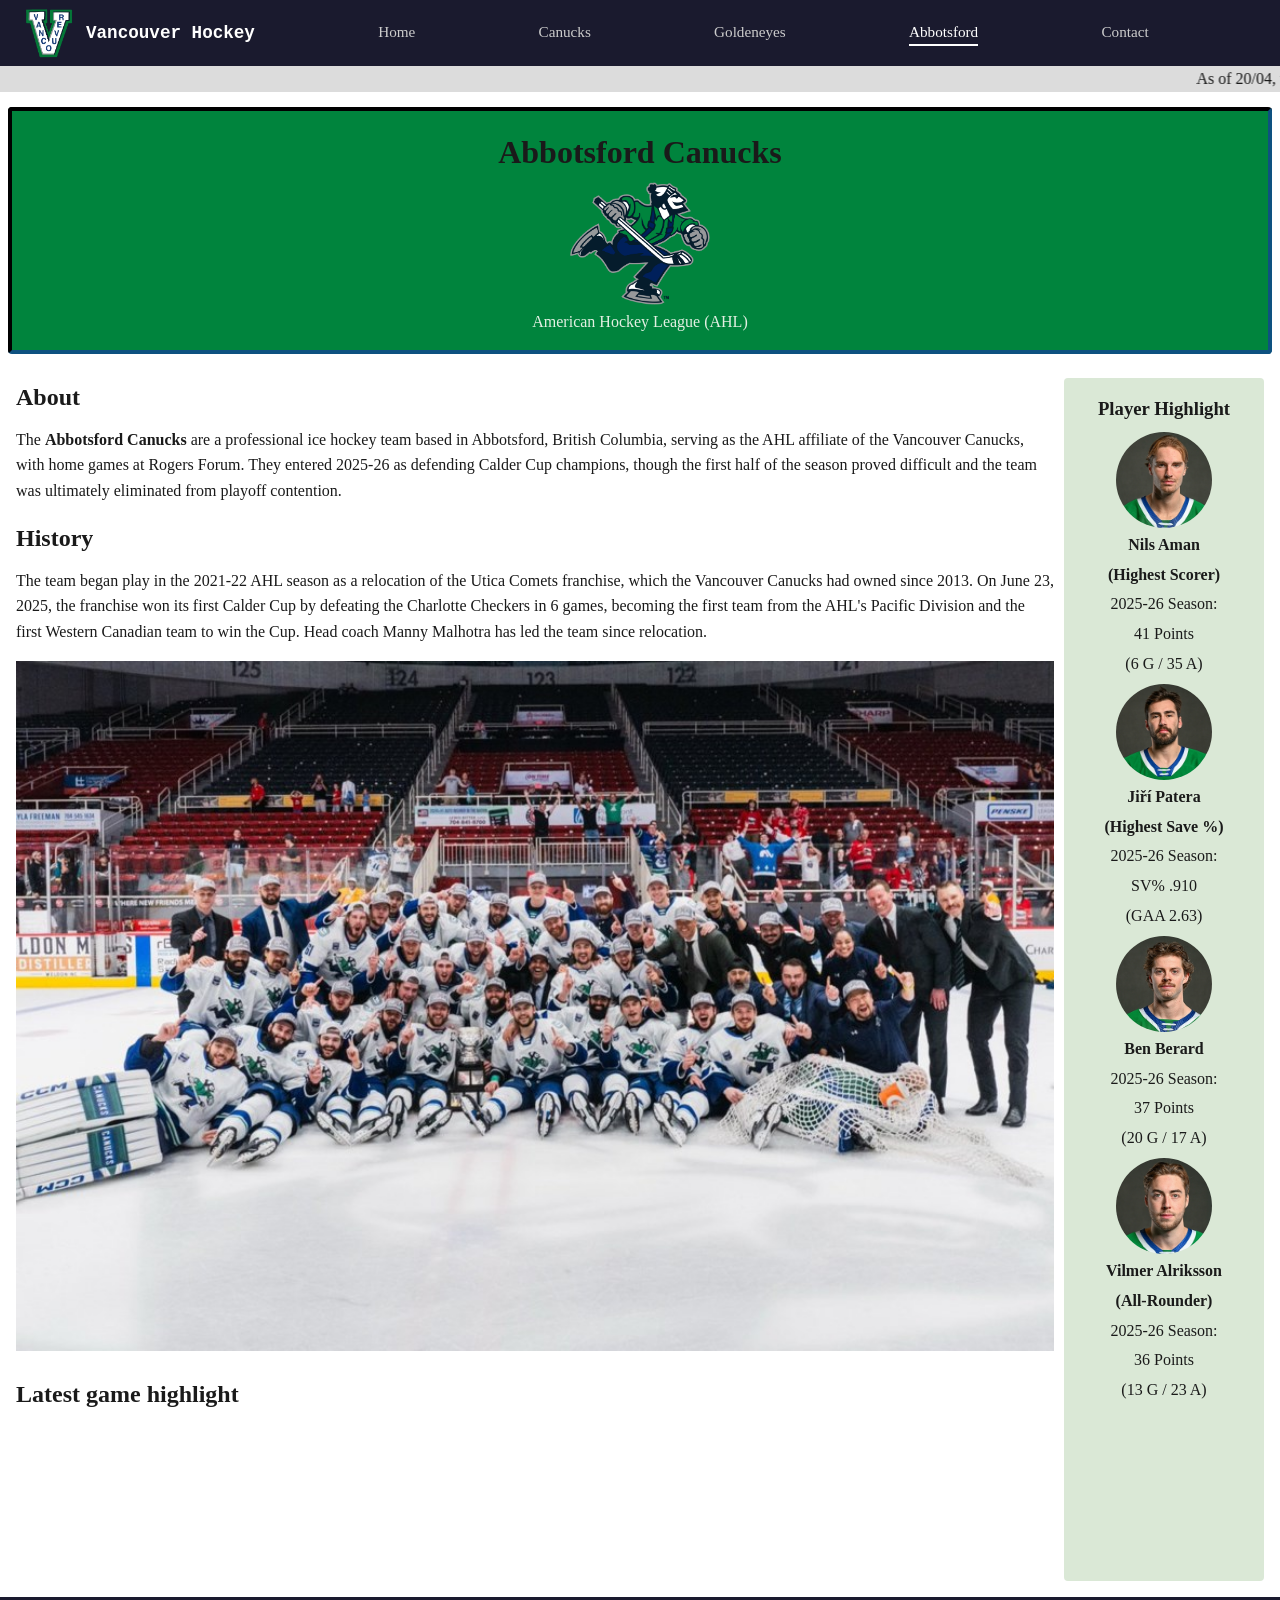
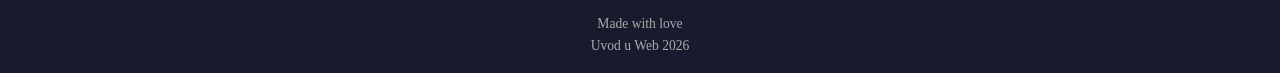
==== pages/abbotsford.html @ 32ea2fa0 "Simplified .css for all the pages, so that they don't reuse the code from my.css" ====
<!-- HEAD -->

<!DOCTYPE html>
<html lang="en">
<head>
    <meta charset="UTF-8">
    <meta name="viewport" content="width=device-width, initial-scale=1.0">
    <link rel="icon" type="image/png" href="../assets/title_logo.png"/>


    <title>Abbotsford Canucks - Vancouver Hockey</title>
    <meta name="description" content="Learn about the Abbotsford Canucks — the AHL affiliate of the Vancouver Canucks and 2025 Calder Cup champions. Part of the Vancouver Hockey fansite.">

    <!-- Open Graph Tags -->
    <meta property="og:title" content="Abbotsford Canucks - Vancouver Hockey">
    <meta property="og:description" content="Learn about the Abbotsford Canucks — the AHL affiliate of the Vancouver Canucks and 2025 Calder Cup champions. Part of the Vancouver Hockey fansite.">
    <meta property="og:type" content="website">
    <meta property="og:image" content="../assets/title_logo.png"> 

    <link href="../styles/my.css" rel="stylesheet">
    <link href="../styles/abbotsford.css" rel="stylesheet">

</head>

<!-- BODY -->

<body>

<a href="#page_body" class="skip-link">Skip to main content</a>   

<header>
    <div class="header_bar">

        <div class="logo">
            <a href="../index.html"> <img src="../assets/title_logo.png" width="100" alt="Vancouver Hockey Logo"></a>
            <h2>Vancouver Hockey</h2>
        </div>

        <input type="checkbox" id="nav-toggle" class="nav-toggle">
        
        <nav aria-label="Main navigation">
            <a href="../index.html"   class="nav_link">Home</a>
            <a href="canucks.html"    class="nav_link">Canucks</a>
            <a href="goldeneyes.html" class="nav_link">Goldeneyes</a>
            <a href="abbotsford.html" class="nav_link active" aria-current="page">Abbotsford</a>
            <a href="contact.html"    class="nav_link">Contact</a>
        </nav>
        
        <label for="nav-toggle" class="menu">
            <h3>Menu</h3>
        </label>
        
    </div>
<marquee>As of 20/04, the Canucks, the Goldeneyes and the Abbotsford Canucks all have been eliminated from Playoff Contention in their respective leagues. Sad times for Vancouver Hockey.</marquee>


</header>

<div class="team-page">
    <h1>
        Abbotsford Canucks
    </h1>
    <img src="../assets/team_logos/abbotsford_logo.png" alt="Abbotsford Canucks Logo">
    <p>American Hockey League (AHL)</p>
</div>

<div class="page_body">
    <main class="actual-content-container" id="page_body">
        <section>
            <h2>About</h2>
            <p>The <b>Abbotsford Canucks</b> are a professional ice hockey team based in 
                Abbotsford, British Columbia, serving as the AHL affiliate of the Vancouver 
                Canucks, with home games at Rogers Forum. They entered 2025-26 as defending 
                Calder Cup champions, though the first half of the season proved difficult 
                and the team was ultimately eliminated from playoff contention.
</p>
        </section>
        <section>
            <h2>
                History
            </h2>
            <p>The team began play in the 2021-22 AHL season as a relocation of the Utica 
                Comets franchise, which the Vancouver Canucks had owned since 2013. 
                On June 23, 2025, the franchise won its first Calder Cup by defeating the 
                Charlotte Checkers in 6 games, becoming the first team from the AHL's Pacific 
                Division and the first Western Canadian team to win the Cup. Head coach Manny 
                Malhotra has led the team since relocation.</p>
        </section>

        <section>
            <img src="../assets/abbotsford_profiles/group.png" alt="Abbotsford Canucks posing for a picture on ice after winning Calder Cup.">
        </section>

        <section>
            <h2>Latest game highlight</h2>
<iframe src="https://www.youtube.com/embed/sEFZCBvTSmA?si=_0I1xyu4bHFHj0Aq" title="YouTube video player" frameborder="0" allow="accelerometer; autoplay; clipboard-write; encrypted-media; gyroscope; picture-in-picture; web-share" referrerpolicy="strict-origin-when-cross-origin" allowfullscreen></iframe>        </section>
        
    </main>

    <aside aria-label="Player Highlight">
        <section>
            <h3>Player Highlight</h3>
        </section>

        <section class="player-card">
            <img src="../assets/abbotsford_profiles/aman.png" alt="Nils Aman profile photo">
            <p><b>Nils Aman</b></p> 
            <p><b>(Highest Scorer)</b></p>
            <p>2025-26 Season:</p> 
            <p>41 Points</p> 
            <p>(6 G / 35 A)</p>
        </section>

        <section class="player-card">
            <img src="../assets/abbotsford_profiles/patera.png" alt="Jiri Patera profile photo">
            <p><b>Jiří Patera</b></p> 
            <p><b>(Highest Save %)</b></p>
            <p>2025-26 Season:</p> 
            <p>SV% .910</p>
            <p>(GAA 2.63)</p>
        </section>

        <section class="player-card">
            <img src="../assets/abbotsford_profiles/berard.png" alt="Ben Berard profile photo">
            <p><b>Ben Berard</b></p>
            <p>2025-26 Season:</p> 37 Points
            <p>(20 G / 17 A)</p>
        </section>

        <section class="player-card">
            <img src="../assets/abbotsford_profiles/vilmer.png" alt="Vilmer Alriksson profile photo">
            <p><b>Vilmer Alriksson</b></p>
            <p><b>(All-Rounder)</b></p>
            <p>2025-26 Season:</p> 
            <p>36 Points</p>
            <p>(13 G / 23 A)</p>
        </section>

    </aside>
</div>

<!-- FOOTER -->

<footer>
    <p>Made with love</p>
    <p>Uvod u Web 2026</p>
</footer>

</body>
</html>
---- styles/my.css ----
/* ═══════════════════════════════════════════════════════════
1. CSS TOKENS (variables)
   ═══════════════════════════════════════════════════════════ */
:root {
    --color-header-bg:   #1a1a2e;
    --color-footer-bg:   #1a1a2e;
    --color-footer-text: #aaaaaa;
    --color-nav-text:    #cccccc;
    --color-nav-hover:   #ffffff;
    --color-nav-border:  #2a2a3e;
    --color-aside-bg:    rgb(240, 238, 238);
    --color-team-bg:     gainsboro;
    --color-team-border: rgb(182, 170, 170);
    --color-body-bg:     #ffffff;

    --font-base: 'Lucida Sans', 'Lucida Sans Regular', 'Lucida Grande','Lucida Sans Unicode', "Geneva", "Verdana", "sans-serif";
    --font-logo: 'Courier New', "Courier", "monospace";

    --spacing-xs:  0.25rem;
    --spacing-sm:  0.5rem;
    --spacing-md:  1rem;
    --spacing-lg:  1.5rem;
    --spacing-xl:  2rem;

    --border-radius: 4px;
    --profile-size: 6rem;
    --player-pfp-background: rgb(222, 222, 222);
}




/* ─── Reset ────────────────────────────────────────────────*/
*, *::before, *::after {
    box-sizing: border-box;
    margin: 0;
    padding: 0;
}

/* ----- Skip link ----- */

.skip-link {
    position: absolute;
    top: -100%;                  /* hidden off-screen */
    left: var(--spacing-md);
}
.skip-link:focus {
  top: var(--spacing-sm);      /* slides into view when tabbed to */
}


/* ─── Body ─────────────────────────────────────────────────
    min-height ensures the page fills the screen even with little content.
   A neutral off-white looks more professional than aquamarine. */
body {
    background-color: var(--color-body-bg);
    min-height: 100vh;
    font-family: var(--font-base);
    color: #1a1a1a;
    line-height: 1.6;}


/* ─── Header bar ──────────────────────────────────────────── */
.header_bar {
    display: flex;
    align-items: center;
    justify-content: space-between;
    padding: var(--spacing-sm) var(--spacing-lg);
    gap: var(--spacing-md);
    position: relative; /* needed so the dropdown nav positions against the header */
    background-color: var(--color-header-bg);
}

marquee{
    background-color: gainsboro;
}

/* ─── Logo ────────────────────────────────────────────────── */
.logo {
    display: flex;
    align-items: center;
    gap: 0.75rem;
    flex-shrink: 0;
}

.logo img {
    display: block;
    width: 50px;
    height: auto;
}

.logo h2 {
    color: var(--color-nav-hover);
    font-size: 1.1rem;
    white-space: nowrap;
    font-family: var(--font-logo);
}

/* ─── Nav — desktop default ───────────────────────────────── */

nav {
    display: flex;
    flex: 1;
    justify-content: space-evenly;
    gap: var(--spacing-md);
    min-width: 0;
}

.nav_link {
    color: var(--color-nav-text);
    text-decoration: none;
    white-space: nowrap;
    font-size: 0.95rem;
}

.nav_link:hover {
    color: var(--color-nav-hover);
}

.nav_link.active {
    color: var(--color-nav-hover);
    border-bottom: 2px solid var(--color-nav-hover);
}

.nav_link:focus-visible {
    outline: 2px solid var(--color-nav-hover);
    outline-offset: 3px;
    border-radius: 2px;
}

#nav-toggle{
    display: none;
}

.menu {
    color: var(--color-nav-text);
    cursor: pointer;
    user-select: none; 
}


/* ─── Mobile (max 767px) ──────────────────────────────────── */
@media (max-width: 767px) {

    nav {
        flex-direction: column;
        position: absolute;
        top: 100%;
        left: 0;
        width: 100%;
        background-color: var(--color-header-bg);
        z-index: 10; 

        transform: translateY(-100%);
        opacity: 0;
        pointer-events: none;
    }


    /* When checkbox is checked — slide nav down into view */
    .nav-toggle:checked ~ nav {
        transform: translateY(0);
        opacity: 1;
        pointer-events: auto;
    }


    /* Style links nicely in the dropdown */
    .nav_link {
        padding: var(--spacing-md) var(--spacing-lg);
        border-bottom: 1px solid var(--color-nav-border);
        width: 100%;
        display: block;
    }

    .nav_link:hover {
    background-color: var(--color-nav-border);
    }

}

/* ─── Page body ─────────────────────────────────────────────
   Mobile-first: single column stack by default. */
.page_body {
    display: flex;
    flex-direction: column;
    gap: 10px;
    padding: var(--spacing-md);
}

.team-page{
    background-color: var(--color-team-bg);
    display: flex;
    flex-direction: column;
    align-items: center;
    padding: var(--spacing-md);
    margin: var(--spacing-sm);
    border-style: inset;
    border-width: 0.3rem;
    border-color: var(--color-team-border);
    border-radius: var(--border-radius);
}

.team-page h1 {
    text-align: center;
}

.team-page p{
    color: var(--color-team-text, white);
    text-align: center;
}

.team-page img {
    width: 14rem;
    height: auto;
    padding: var(--spacing-xs);
}

/* ─── Main content grid ─────────────────────────────────────
   Mobile: one column. Widens in the media query below. */
.actual-content-container {
    display: grid;
    grid-template-columns: 1fr;
    gap: var(--spacing-md);
}

.actual-content-container h2{
    margin-bottom: 10px;
}

.actual-content-container img {
    width: 100%; 
    object-fit: cover; 
}


/* ─── Aside ─────────────────────────────────────────────────
   Toned down from bright 'brown' to a neutral sidebar color. */
aside {
    background-color: var(--color-aside-bg);
    padding: var(--spacing-md);
    border-radius: var(--border-radius);
    display: flex;
    flex-direction: column;
    
    align-items: center;
}

aside img{
    border-radius: 50%;
    width: var(--profile-size);
    height: var(--profile-size);
    object-fit: cover;
    height: 100%;
    background-color: var(--player-pfp-background);
}

.player-card {
    display: flex;
    flex-direction: column;
    align-items: center;
    gap: 0.25rem;
    margin-top: 0.5rem;
}

/* ─── Footer ────────────────────────────────────────────────
display:flex + justify-content is needed for align-items to work.
Your original had align-items:center alone, which does nothing
without flex or grid. */

footer {
    display: flex;
    flex-direction: column;
    justify-content: center;
    align-items: center;
    padding: var(--spacing-md);
    background-color: var(--color-footer-bg);
    color: var(--color-footer-text);
    font-size: 0.85rem;
}


/* ─── Tablet and up (768px+) ────────────────────────────────
    Merged your two separate @media 768px blocks into one.
    Two blocks for the same breakpoint is redundant. */
@media (min-width: 767px) {
    .page_body {
        flex-direction: row;
    }

    .actual-content-container {
        grid-template-columns: 1fr;
        flex: 6;
    }

    aside {
        width: 200px;
        flex-shrink: 9;
    }

    .menu{
        display: none;
    }
}
---- styles/abbotsford.css ----
:root {
    --color-aside-bg: rgb(218, 232, 214);
    --color-team-bg: #00843d;
    --color-team-border: #051c2c;
    --color-team-text: #e3f0e3;
}

.team-page img {
    width: 9.2rem;
}
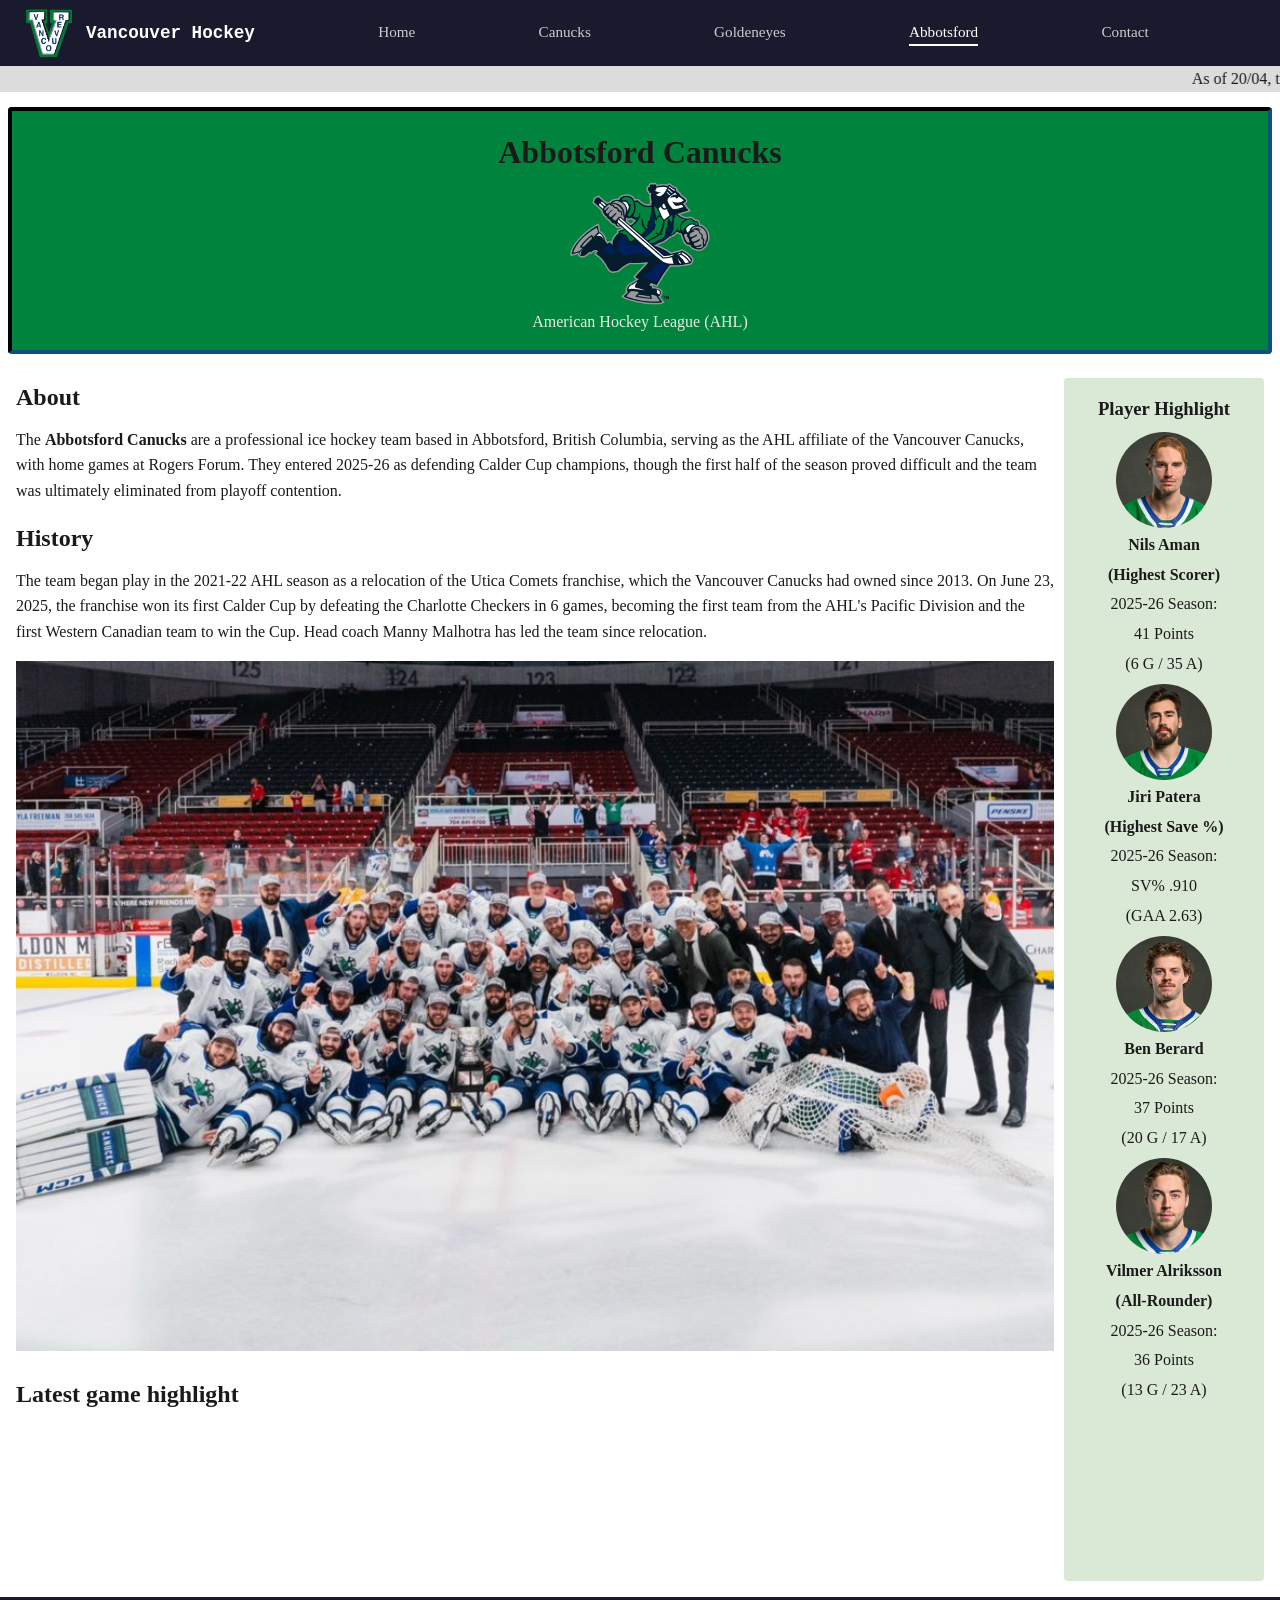
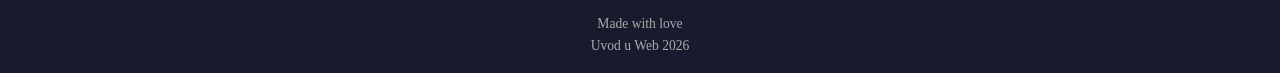
==== commit d4d66b98: "created playerCards.js and players.js for dynamic display of data. Additionally, edited pages with p" ====
--- a/pages/abbotsford.html
+++ b/pages/abbotsford.html
@@ -19,6 +19,7 @@
 
     <link href="../styles/my.css" rel="stylesheet">
     <link href="../styles/abbotsford.css" rel="stylesheet">
+    <script type="module" src="../scripts/playerCards.js" defer></script>
 
 </head>
 
@@ -102,39 +103,7 @@
             <h3>Player Highlight</h3>
         </section>
 
-        <section class="player-card">
-            <img src="../assets/abbotsford_profiles/aman.png" alt="Nils Aman profile photo">
-            <p><b>Nils Aman</b></p> 
-            <p><b>(Highest Scorer)</b></p>
-            <p>2025-26 Season:</p> 
-            <p>41 Points</p> 
-            <p>(6 G / 35 A)</p>
-        </section>
-
-        <section class="player-card">
-            <img src="../assets/abbotsford_profiles/patera.png" alt="Jiri Patera profile photo">
-            <p><b>Jiří Patera</b></p> 
-            <p><b>(Highest Save %)</b></p>
-            <p>2025-26 Season:</p> 
-            <p>SV% .910</p>
-            <p>(GAA 2.63)</p>
-        </section>
-
-        <section class="player-card">
-            <img src="../assets/abbotsford_profiles/berard.png" alt="Ben Berard profile photo">
-            <p><b>Ben Berard</b></p>
-            <p>2025-26 Season:</p> 37 Points
-            <p>(20 G / 17 A)</p>
-        </section>
-
-        <section class="player-card">
-            <img src="../assets/abbotsford_profiles/vilmer.png" alt="Vilmer Alriksson profile photo">
-            <p><b>Vilmer Alriksson</b></p>
-            <p><b>(All-Rounder)</b></p>
-            <p>2025-26 Season:</p> 
-            <p>36 Points</p>
-            <p>(13 G / 23 A)</p>
-        </section>
+        <div id="player-cards" data-team="abbotsford"></div>
 
     </aside>
 </div>
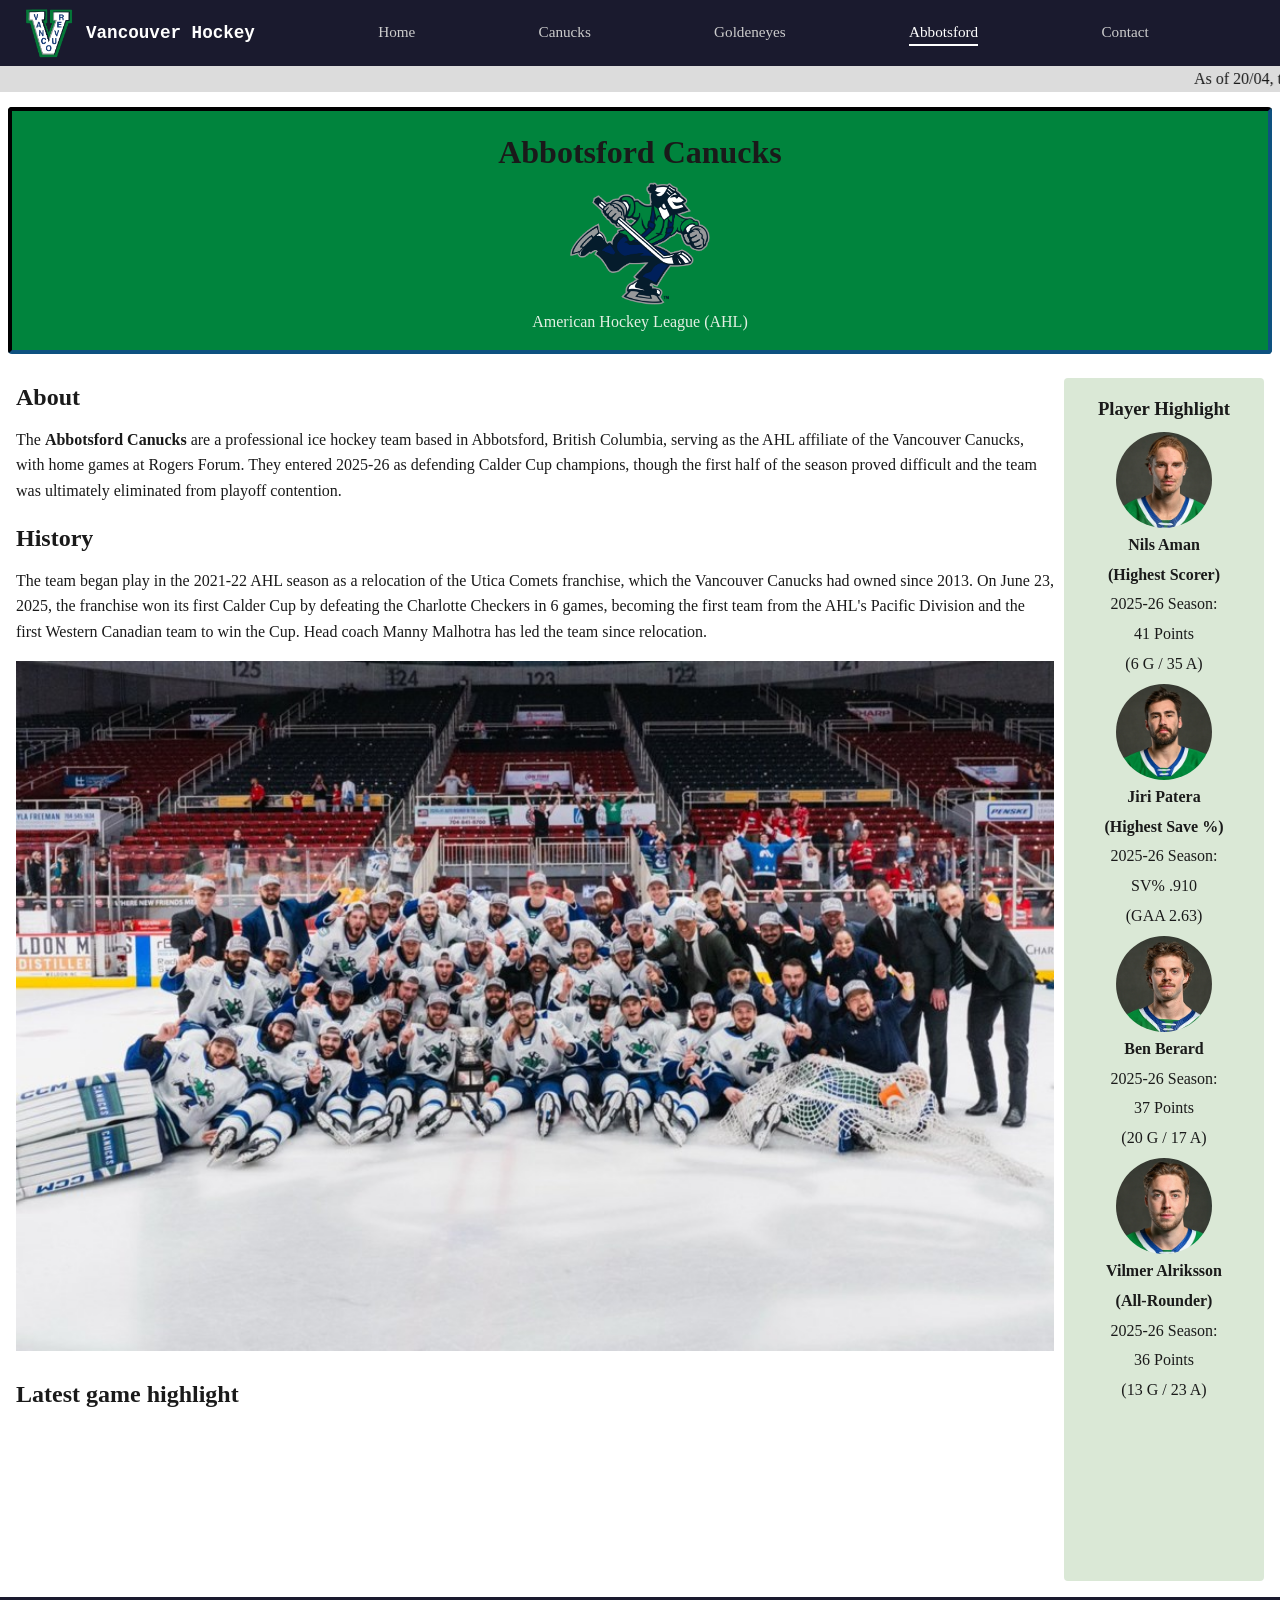
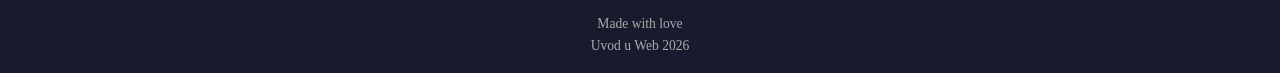
==== commit 701bb818: "Edited script sources." ====
--- a/pages/abbotsford.html
+++ b/pages/abbotsford.html
@@ -19,7 +19,7 @@
 
     <link href="../styles/my.css" rel="stylesheet">
     <link href="../styles/abbotsford.css" rel="stylesheet">
-    <script type="module" src="../scripts/playerCards.js" defer></script>
+    <script type="module" src="../scripts/main.js" defer></script>
 
 </head>
 
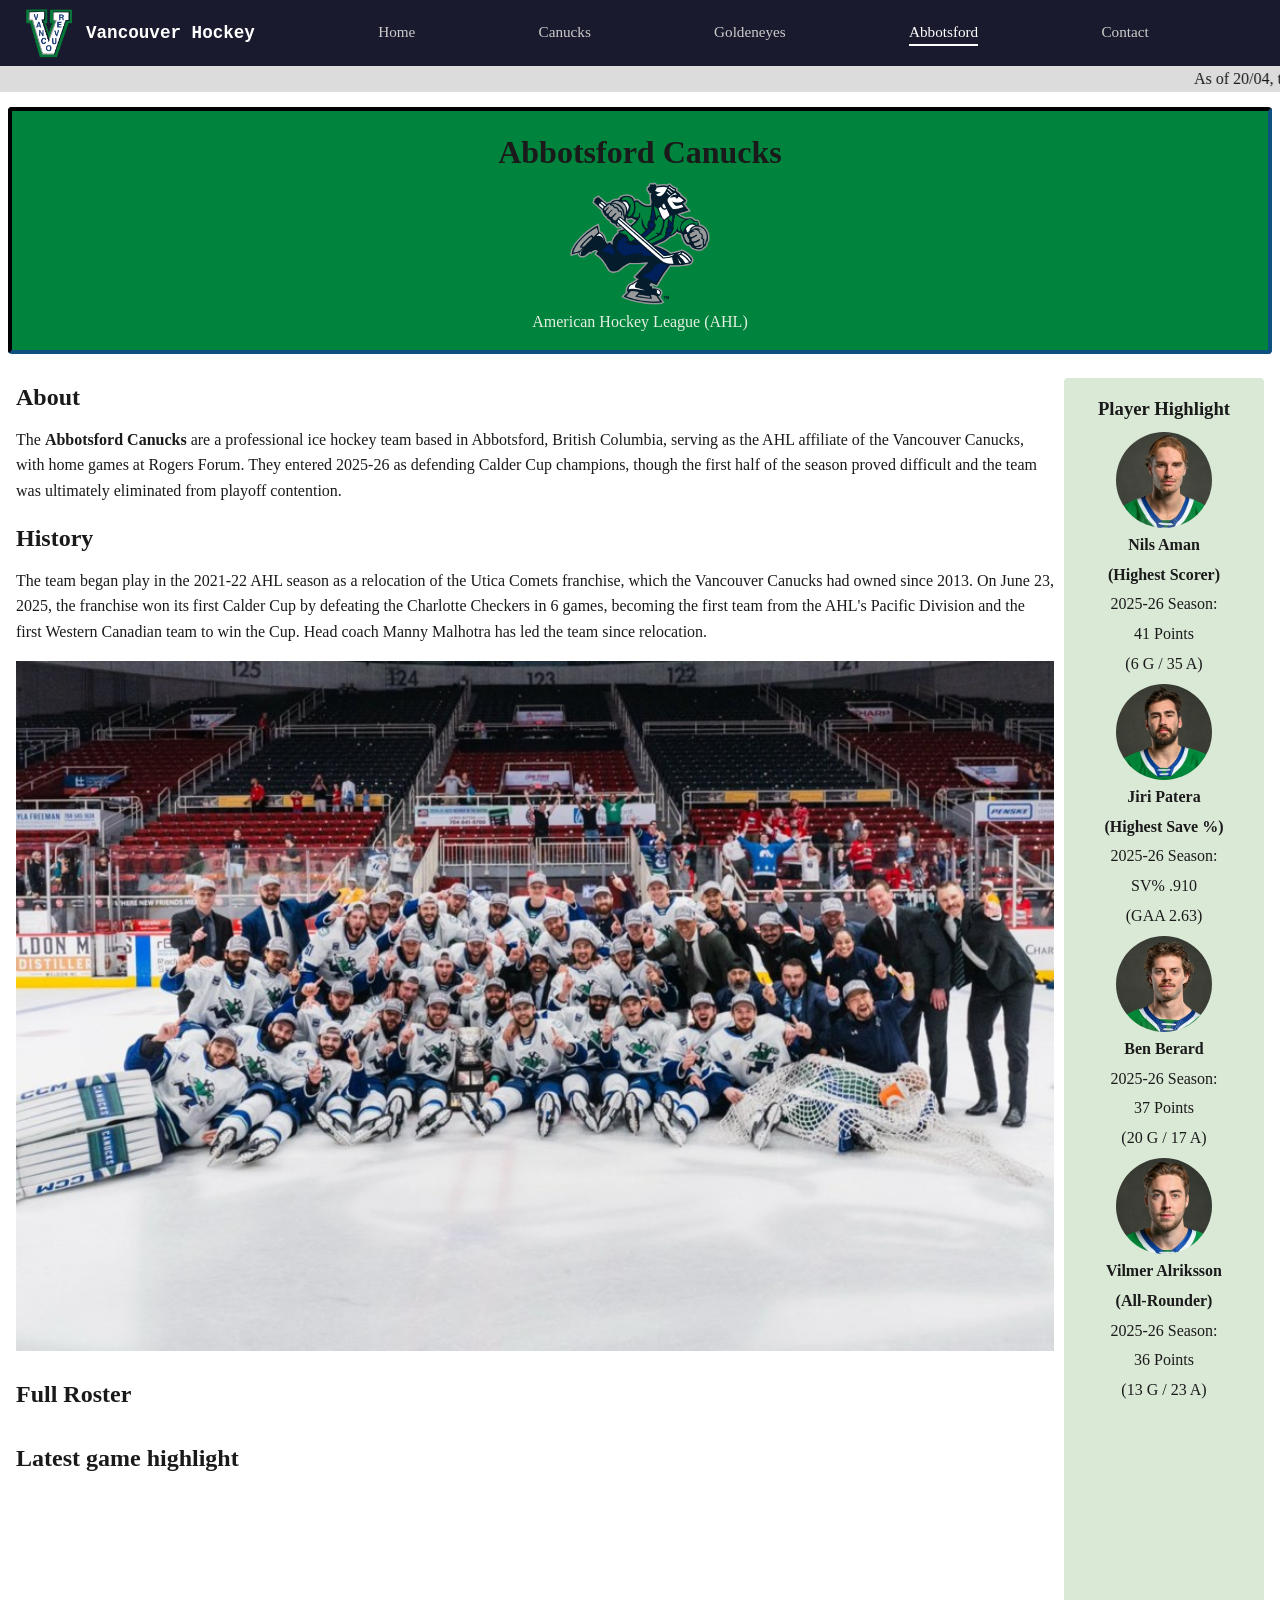
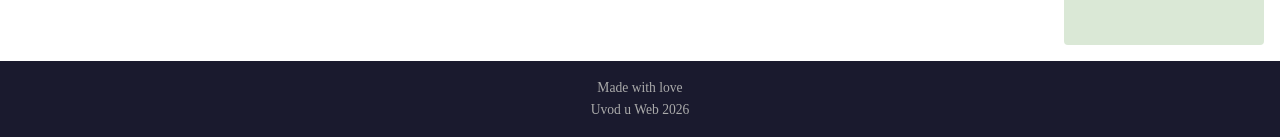
==== commit f6c44878: "Added sections for roster filtering." ====
--- a/pages/abbotsford.html
+++ b/pages/abbotsford.html
@@ -92,6 +92,16 @@
             <img src="../assets/abbotsford_profiles/group.png" alt="Abbotsford Canucks posing for a picture on ice after winning Calder Cup.">
         </section>
 
+        <section class="roster-section" aria-labelledby="abbotsford-roster-title">
+            <h2 id="abbotsford-roster-title">Full Roster</h2>
+
+            <div class="roster-controls" aria-label="Roster filters">
+                <!-- Filter buttons will go here later -->
+            </div>
+
+            <div id="roster-cards" data-team="abbotsford"></div>
+        </section>
+
         <section>
             <h2>Latest game highlight</h2>
 <iframe src="https://www.youtube.com/embed/sEFZCBvTSmA?si=_0I1xyu4bHFHj0Aq" title="YouTube video player" frameborder="0" allow="accelerometer; autoplay; clipboard-write; encrypted-media; gyroscope; picture-in-picture; web-share" referrerpolicy="strict-origin-when-cross-origin" allowfullscreen></iframe>        </section>
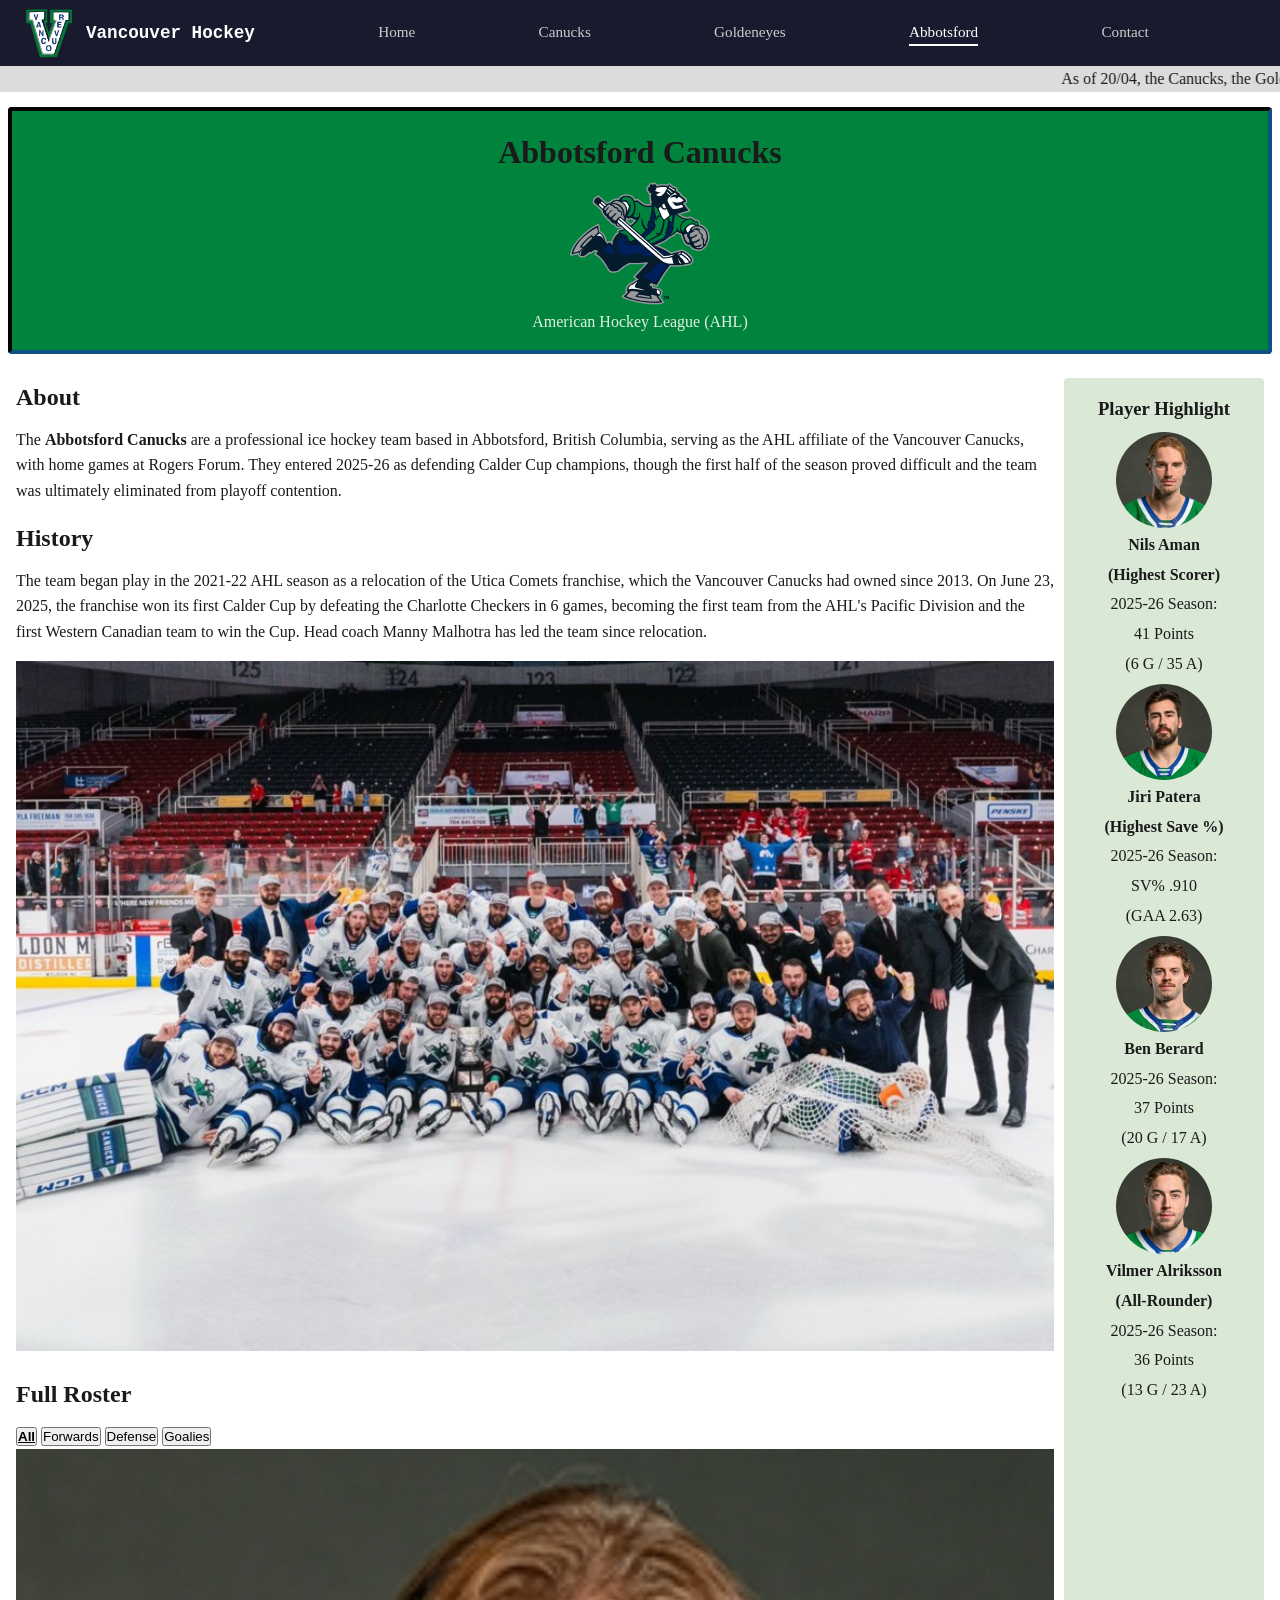
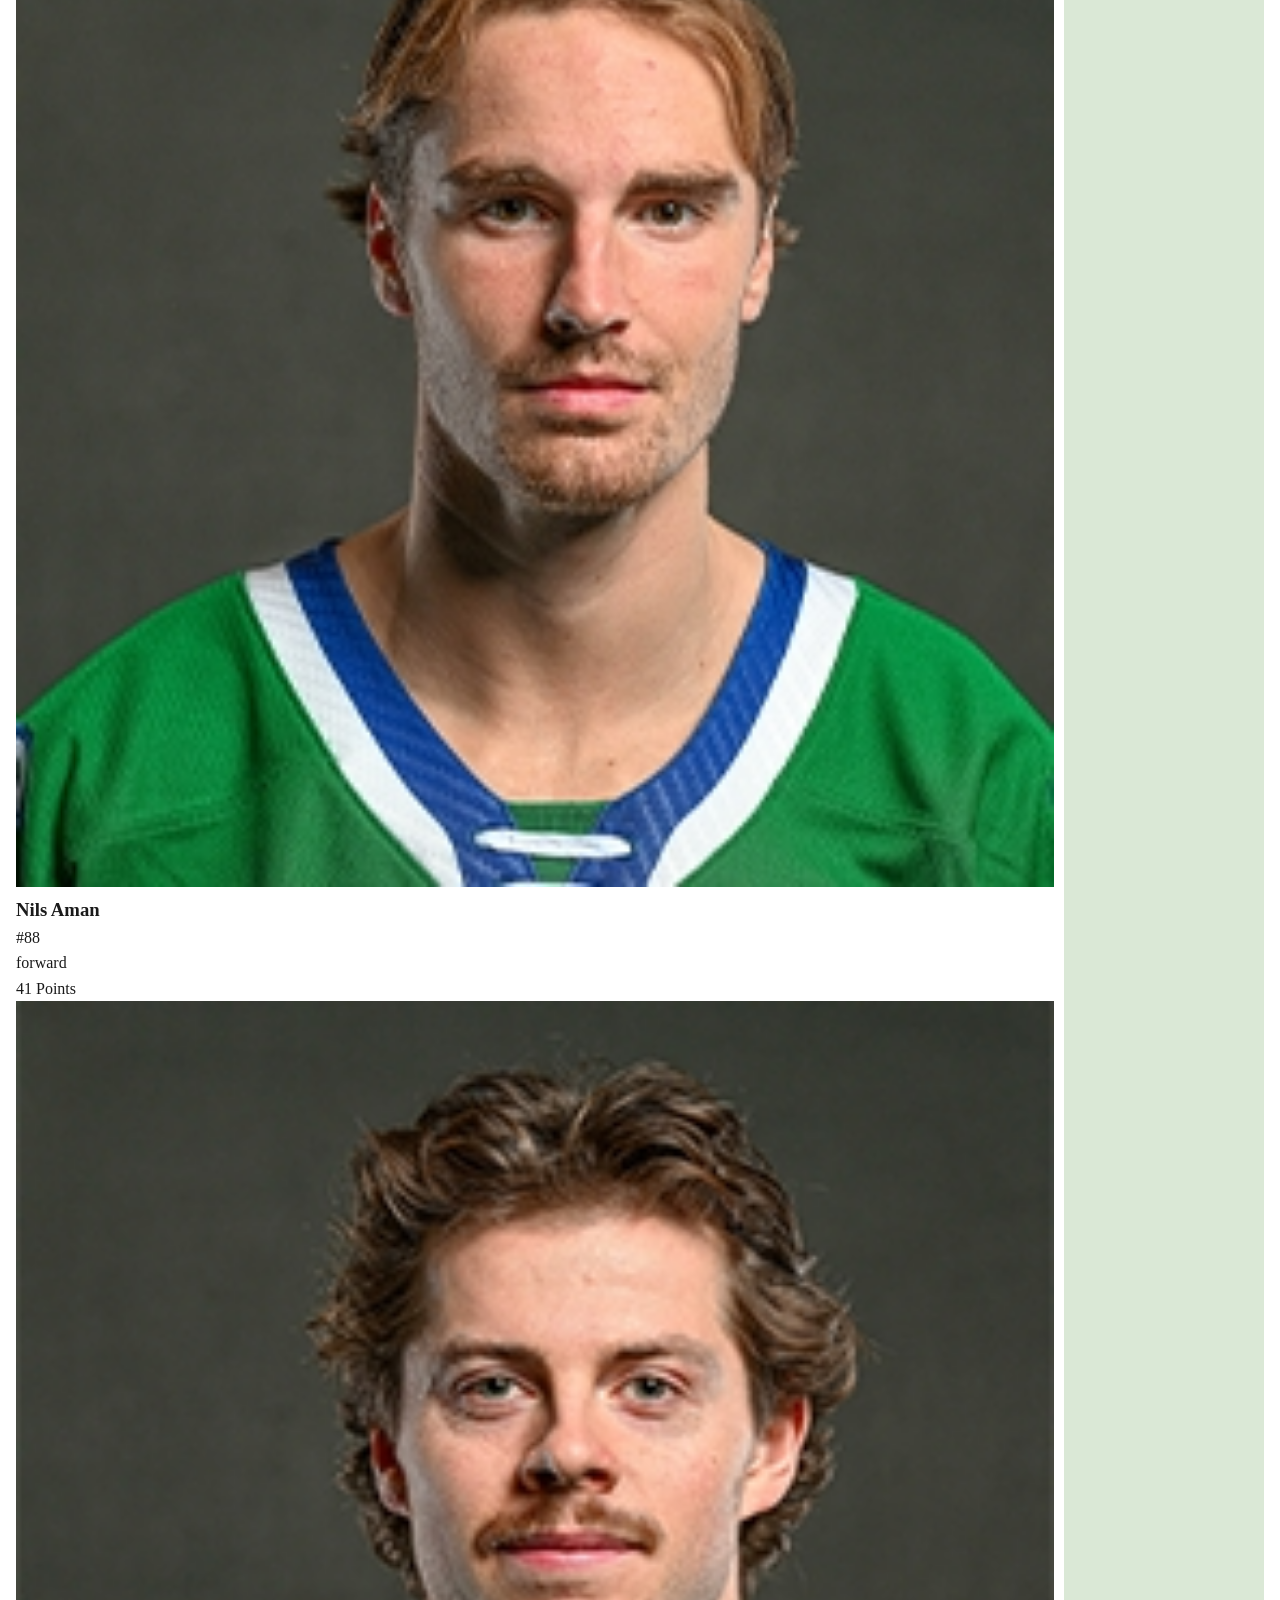
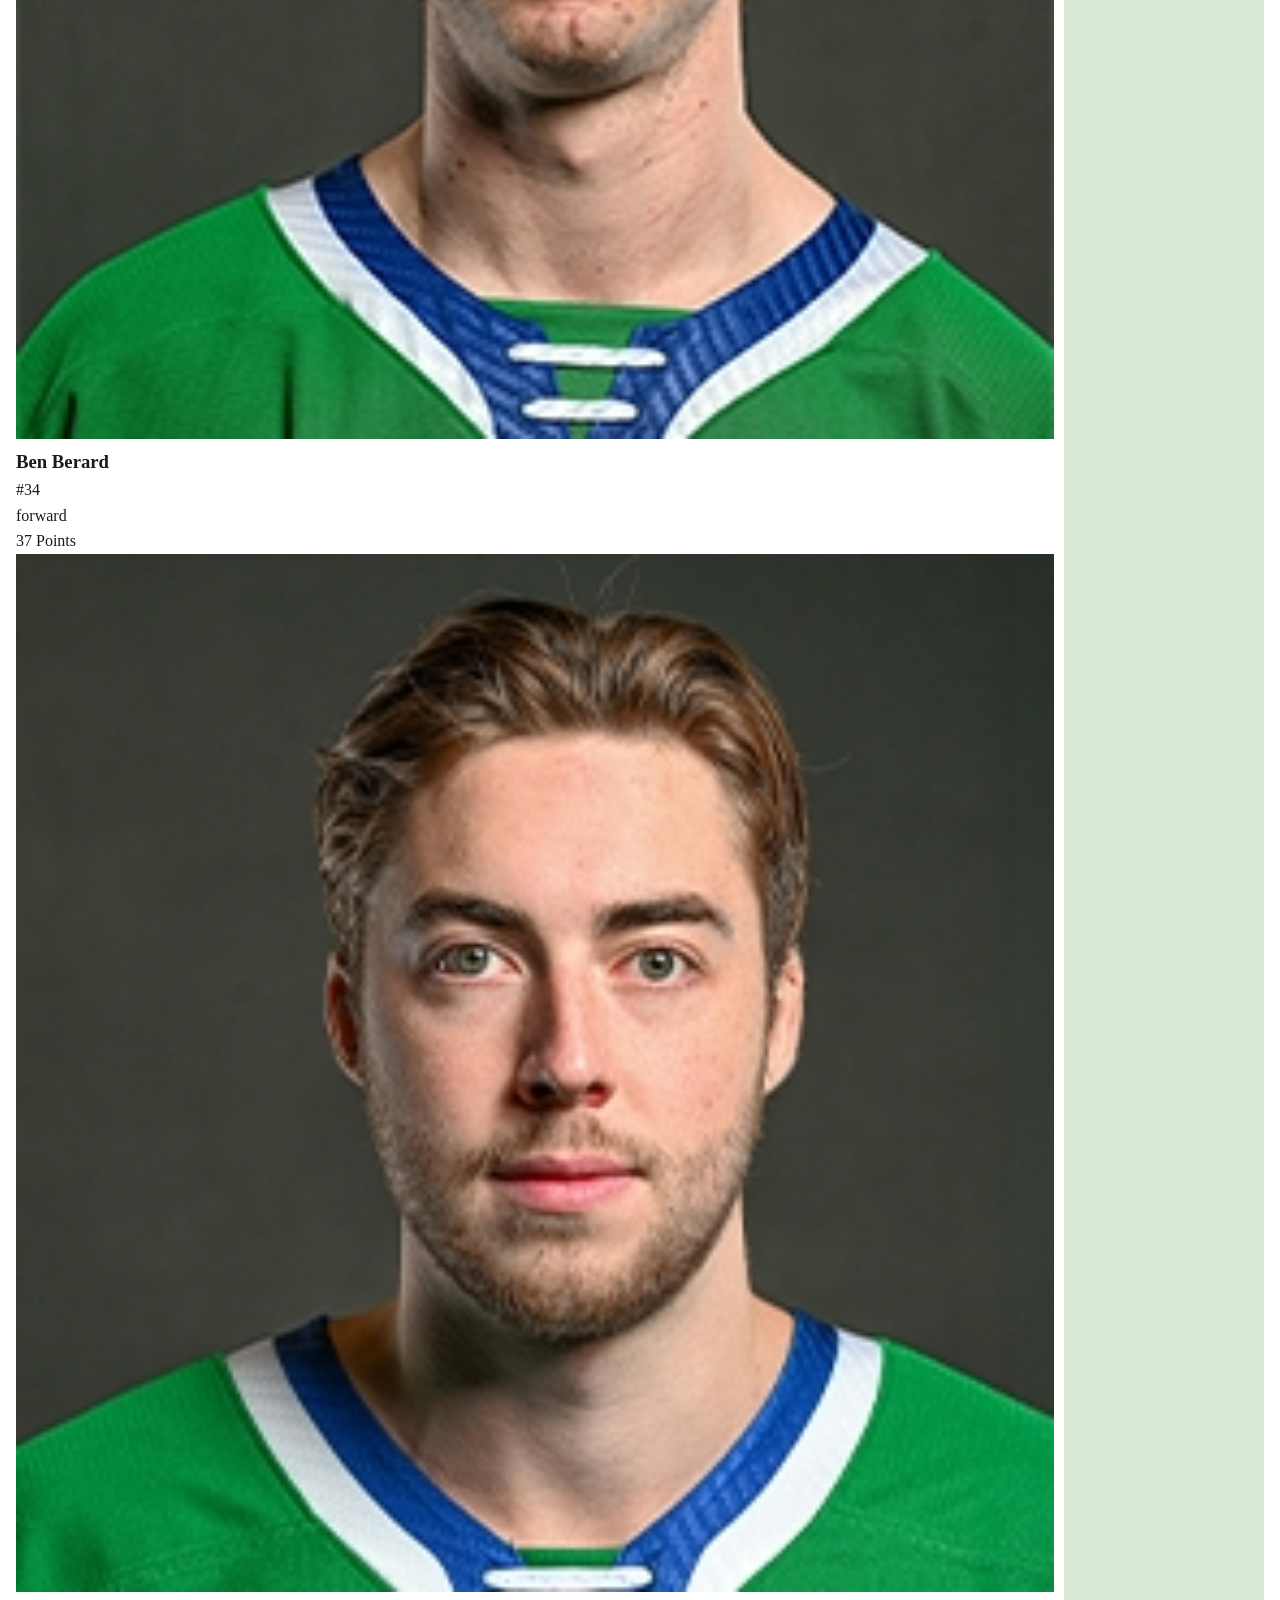
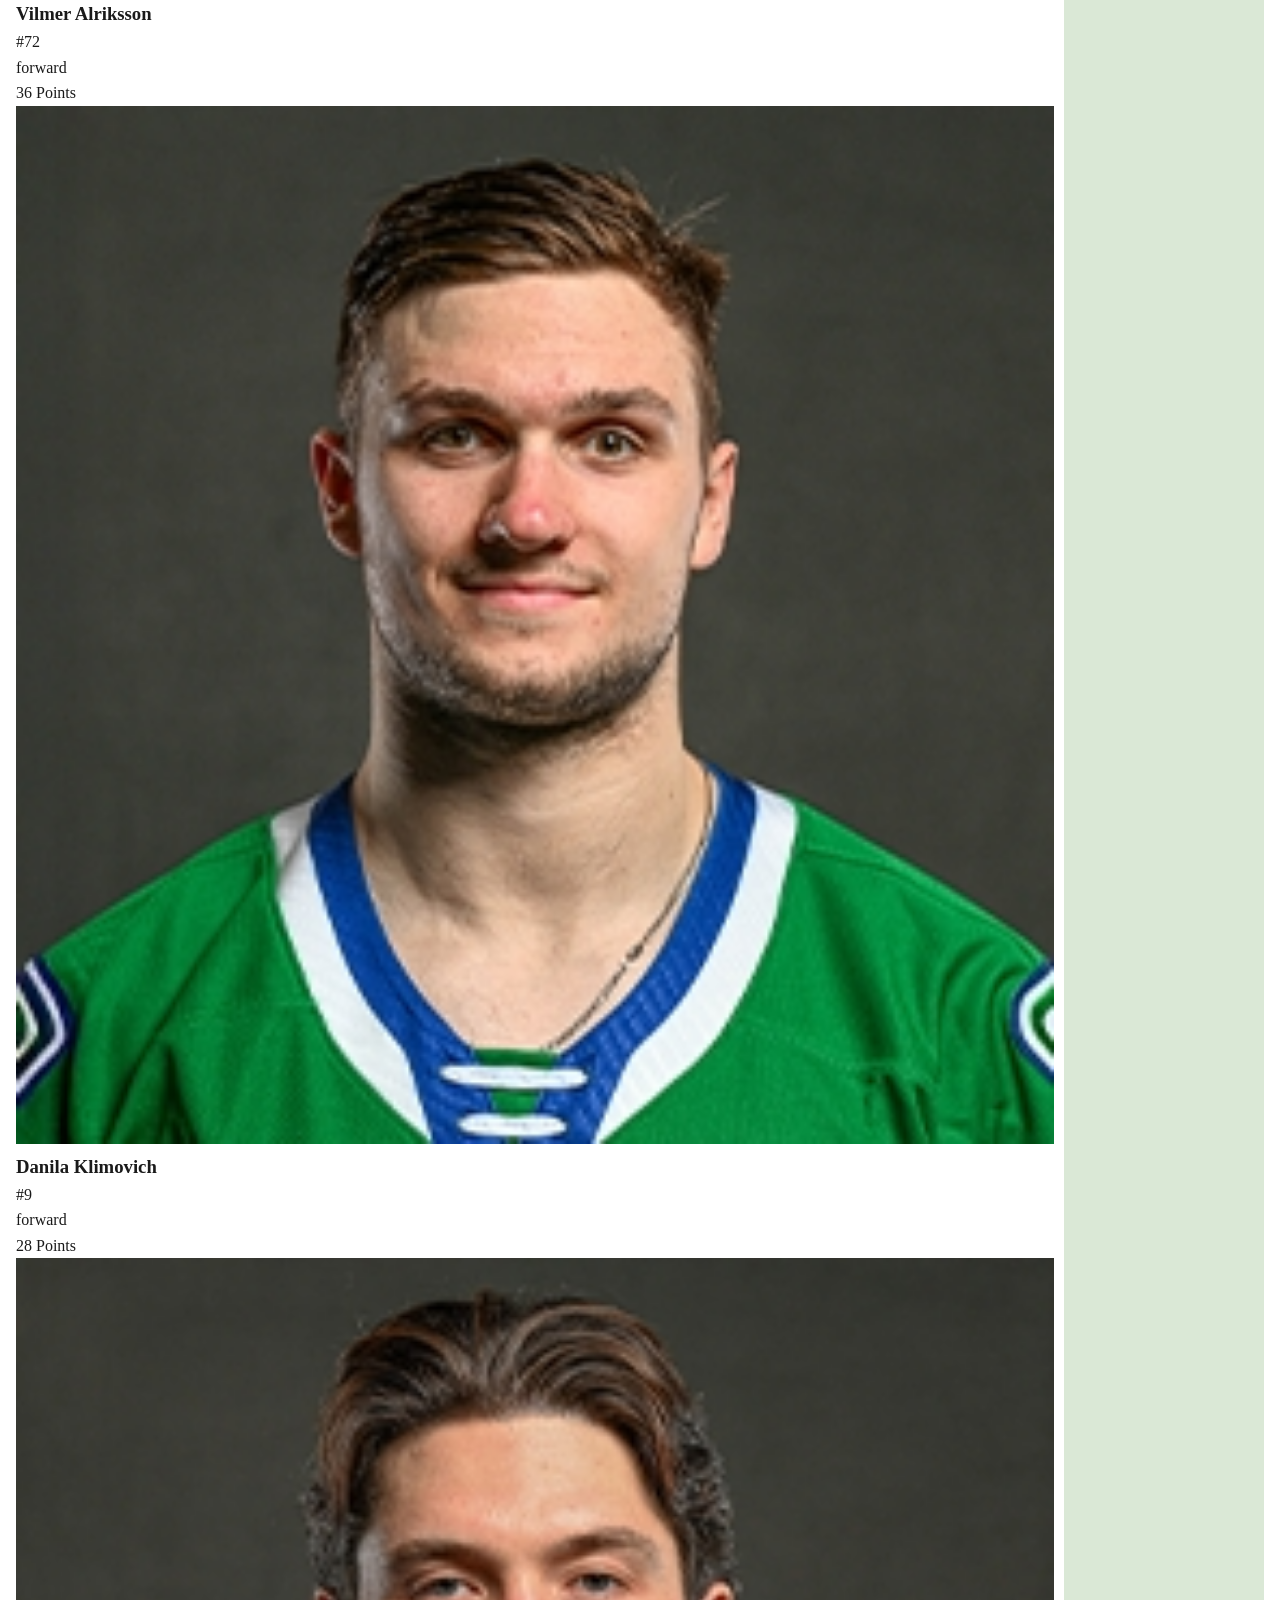
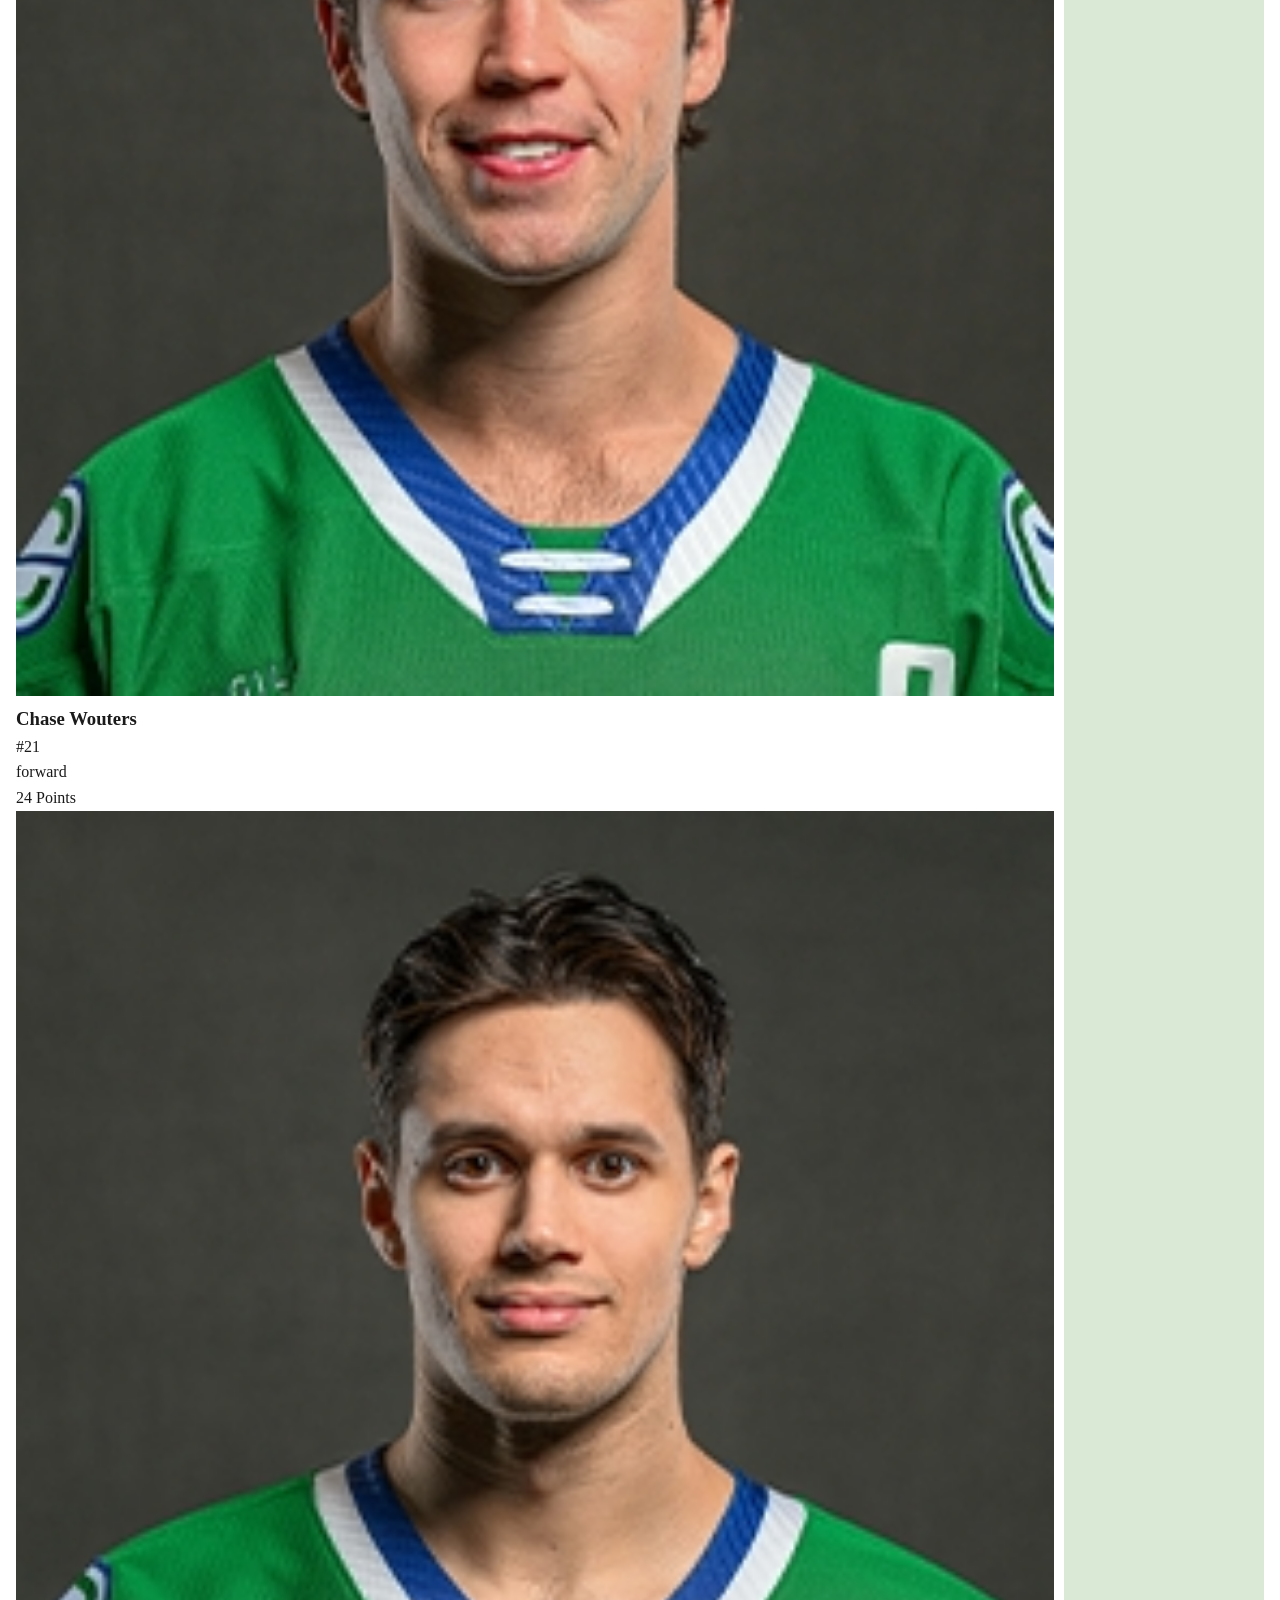
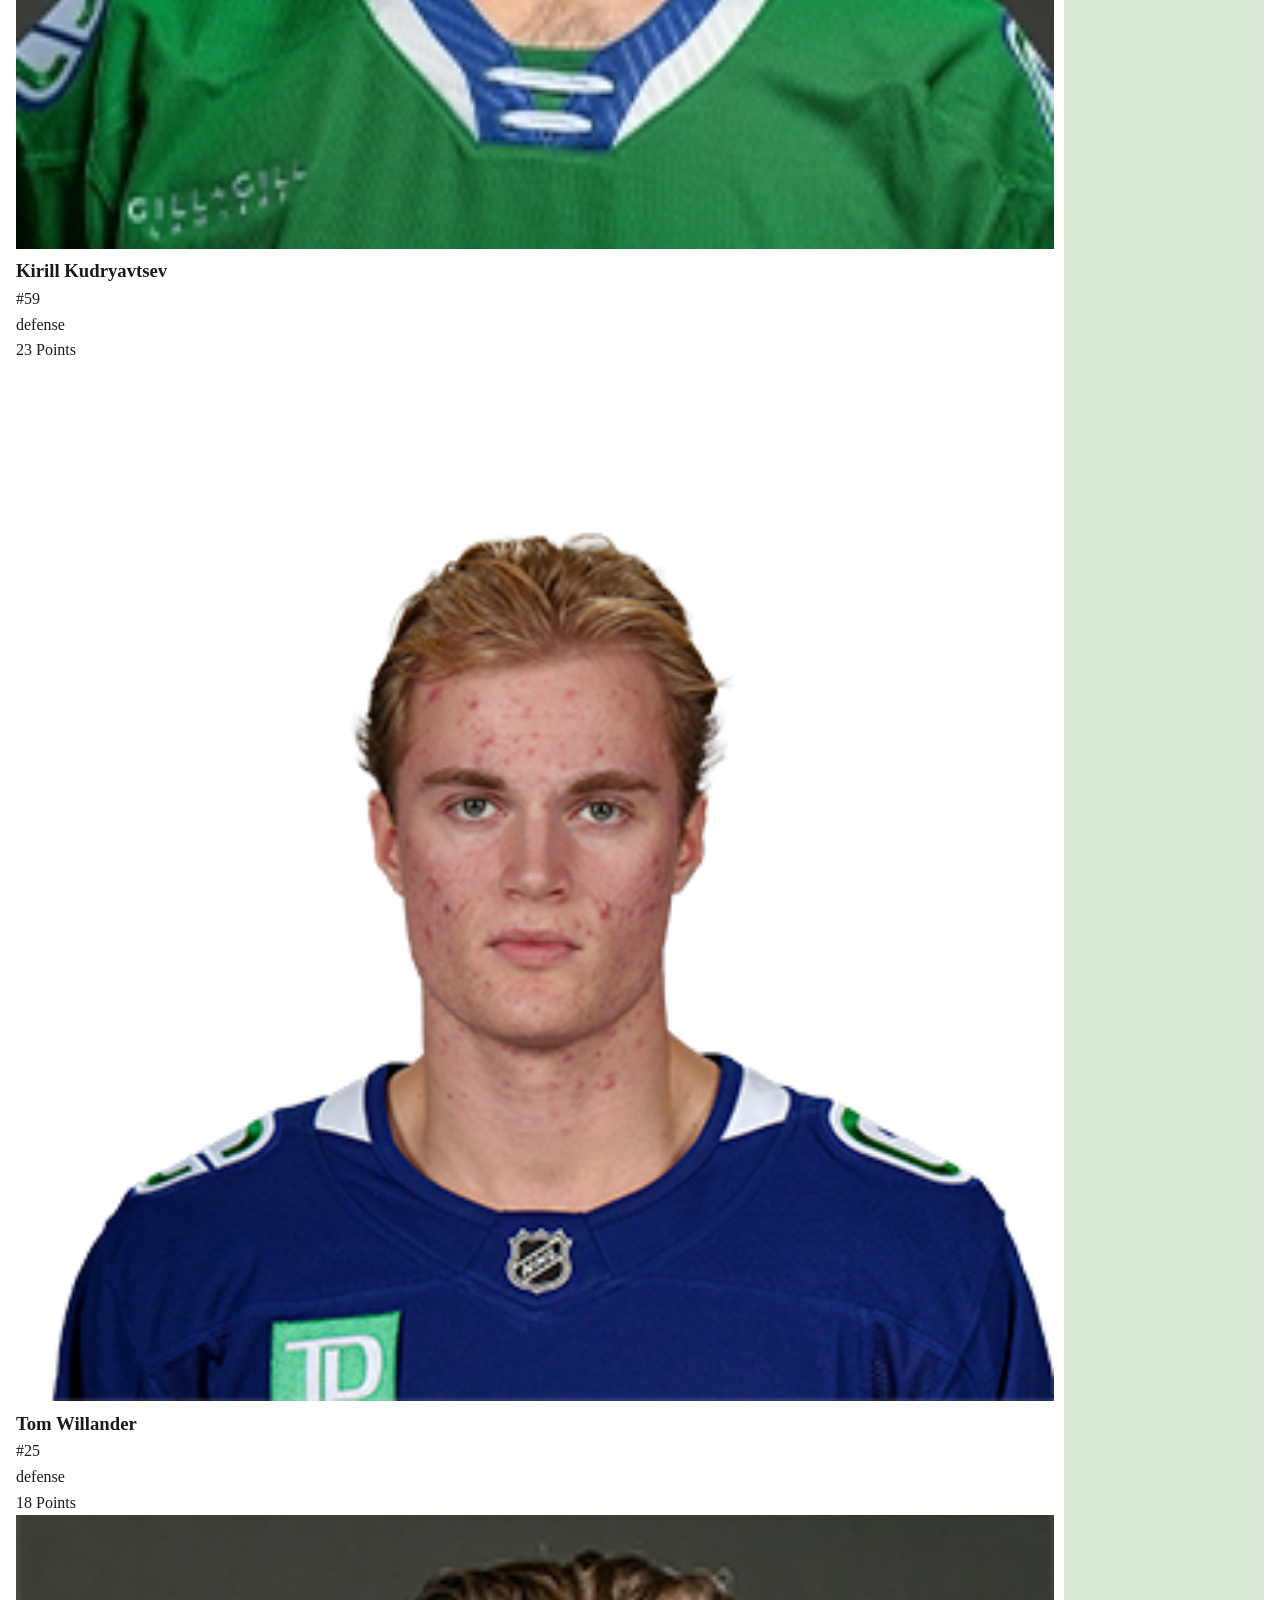
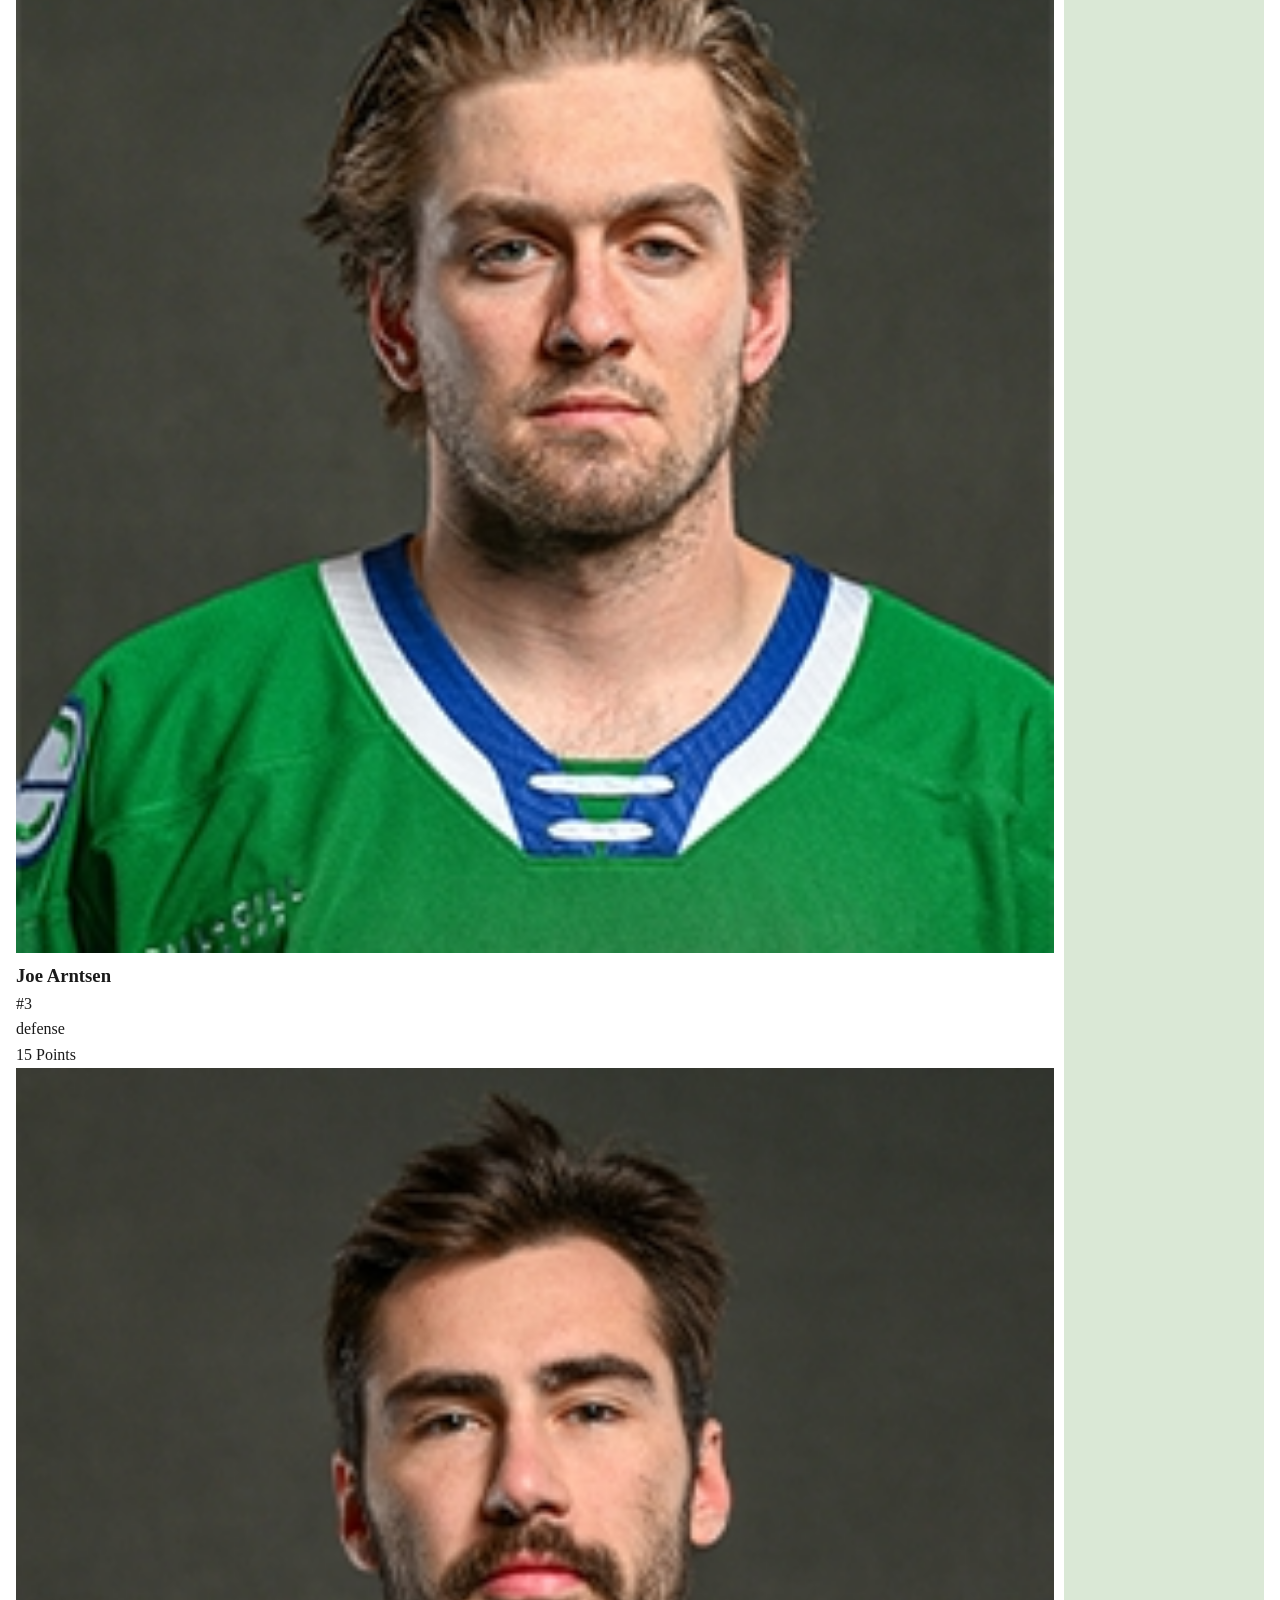
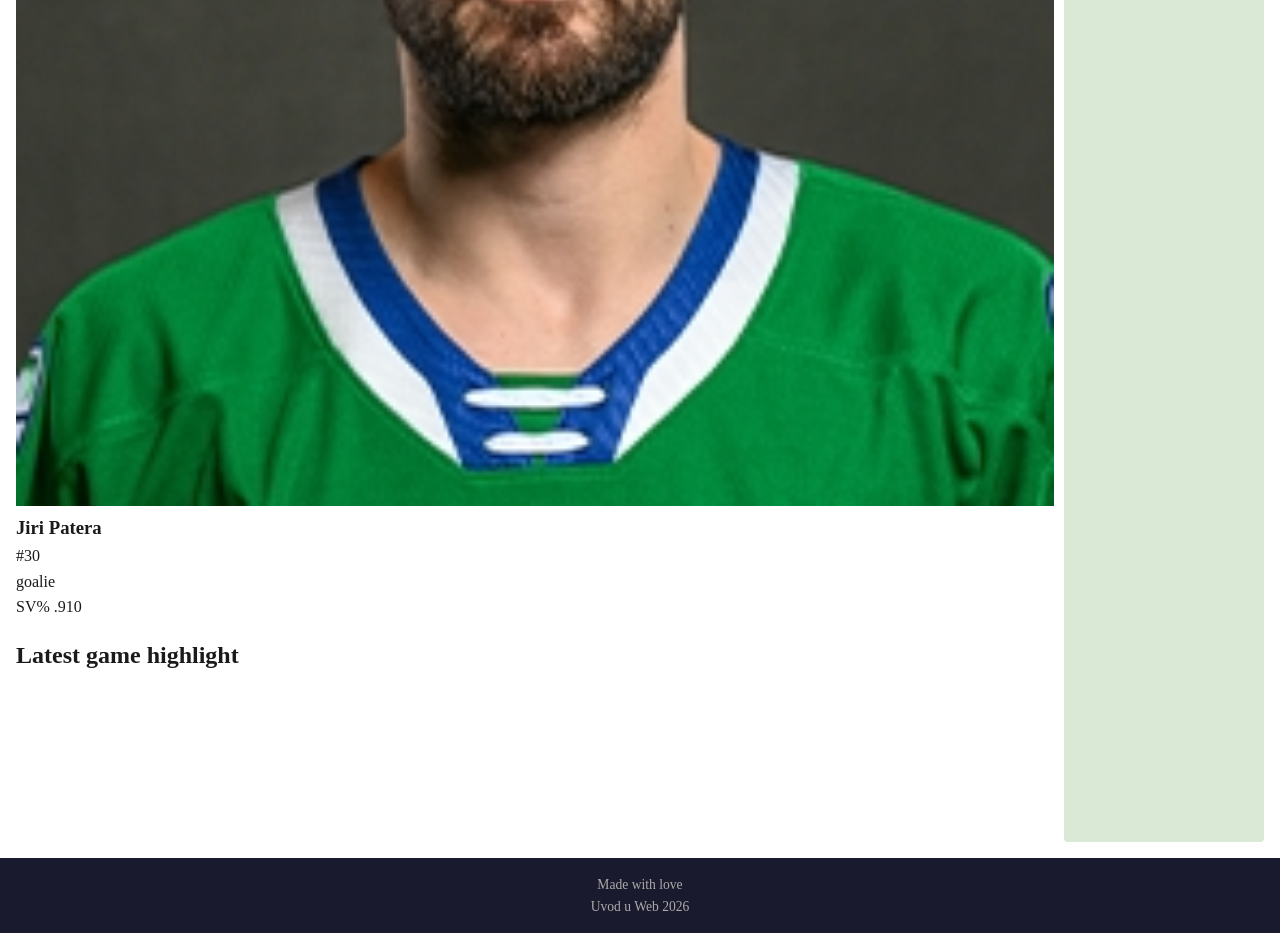
==== commit d493539e: "Succesfully added a filter. User can filter through forwards, defence and goalies." ====
--- a/pages/abbotsford.html
+++ b/pages/abbotsford.html
@@ -96,7 +96,13 @@
             <h2 id="abbotsford-roster-title">Full Roster</h2>
 
             <div class="roster-controls" aria-label="Roster filters">
-                <!-- Filter buttons will go here later -->
+                <button type="button" class="roster-filter active" data-filter="all"> All </button>
+
+                <button type="button" class="roster-filter" data-filter="forward"> Forwards </button>
+
+                <button type="button" class="roster-filter" data-filter="defense"> Defense </button>
+
+                <button type="button" class="roster-filter" data-filter="goalie"> Goalies</button>
             </div>
 
             <div id="roster-cards" data-team="abbotsford"></div>
--- a/styles/my.css
+++ b/styles/my.css
@@ -233,6 +233,14 @@
     object-fit: cover; 
 }
 
+/* ─── JavaScript related stuff ─────────────────────────────────────
+   Rosters, buttons, anything for the second part of the task goes here */
+
+.roster-filter.active {
+    font-weight: bold;
+    text-decoration: underline;
+}
+
 
 /* ─── Aside ─────────────────────────────────────────────────
    Toned down from bright 'brown' to a neutral sidebar color. */
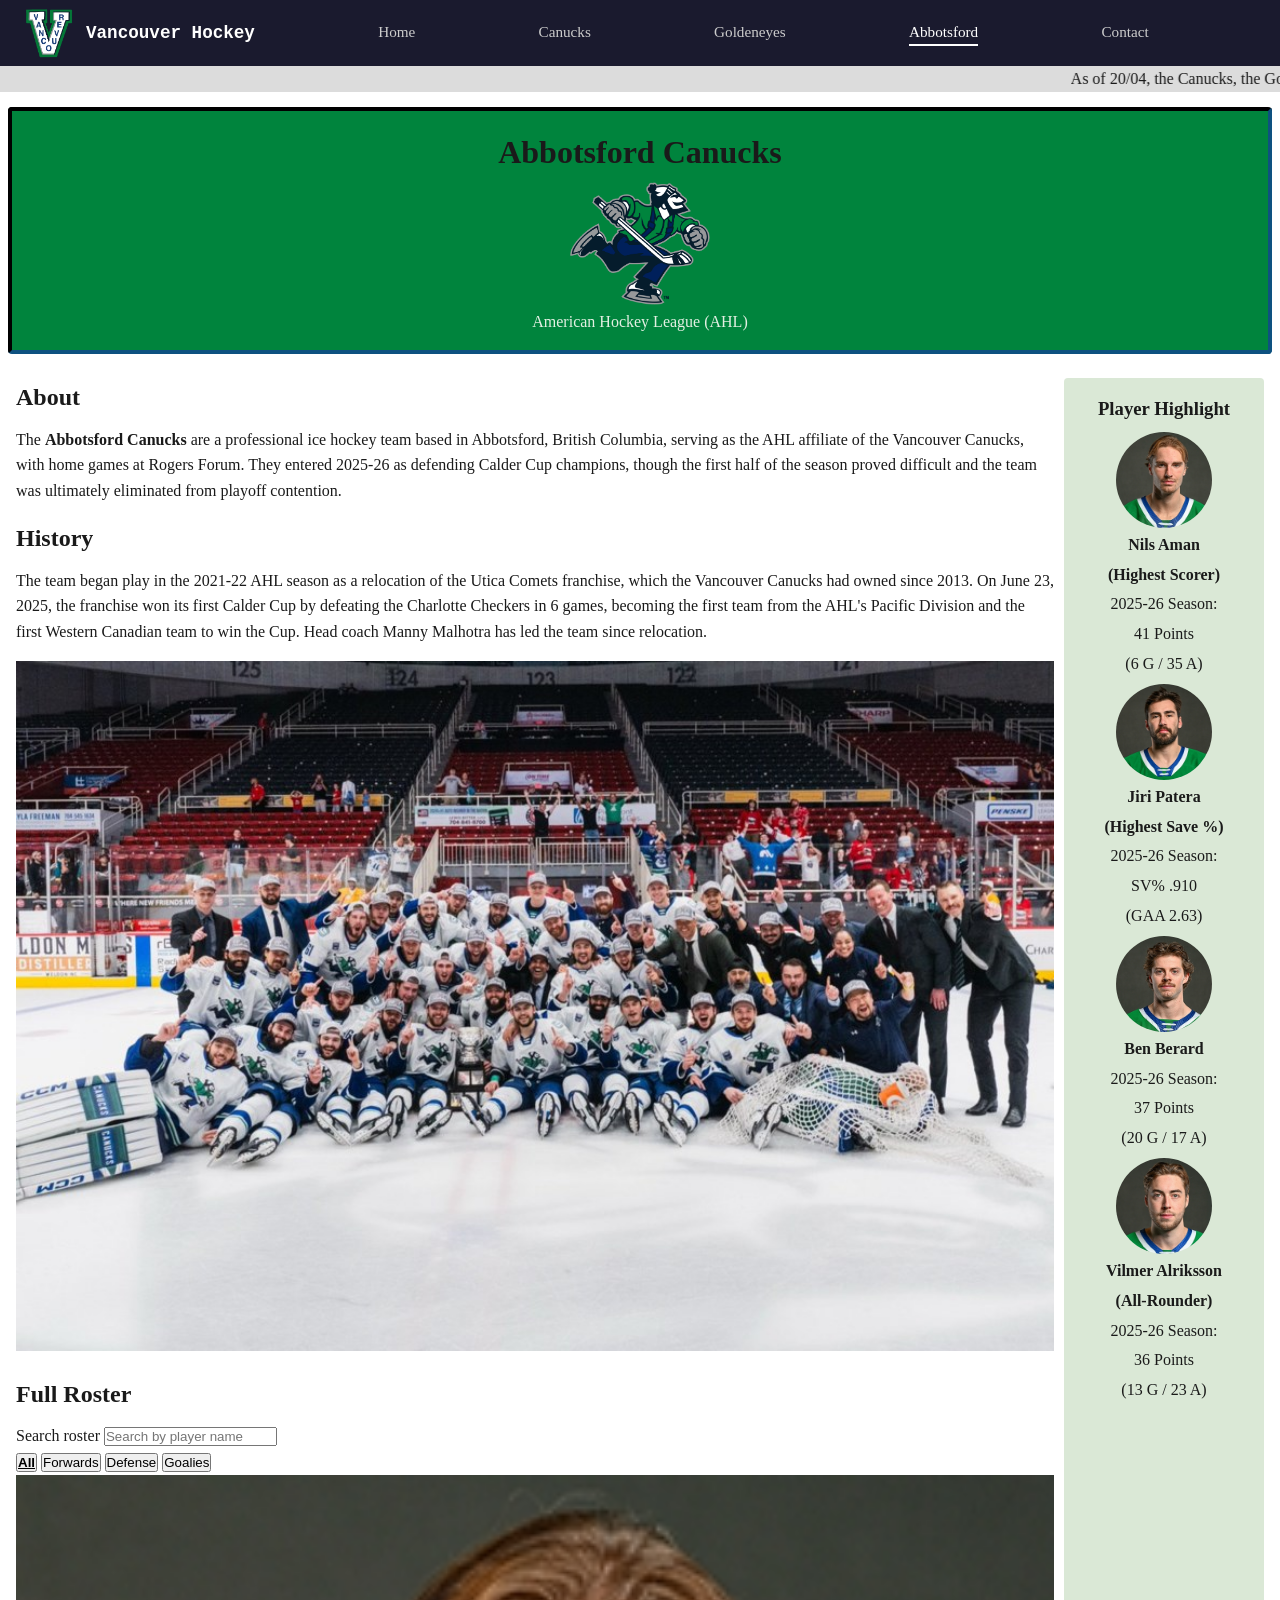
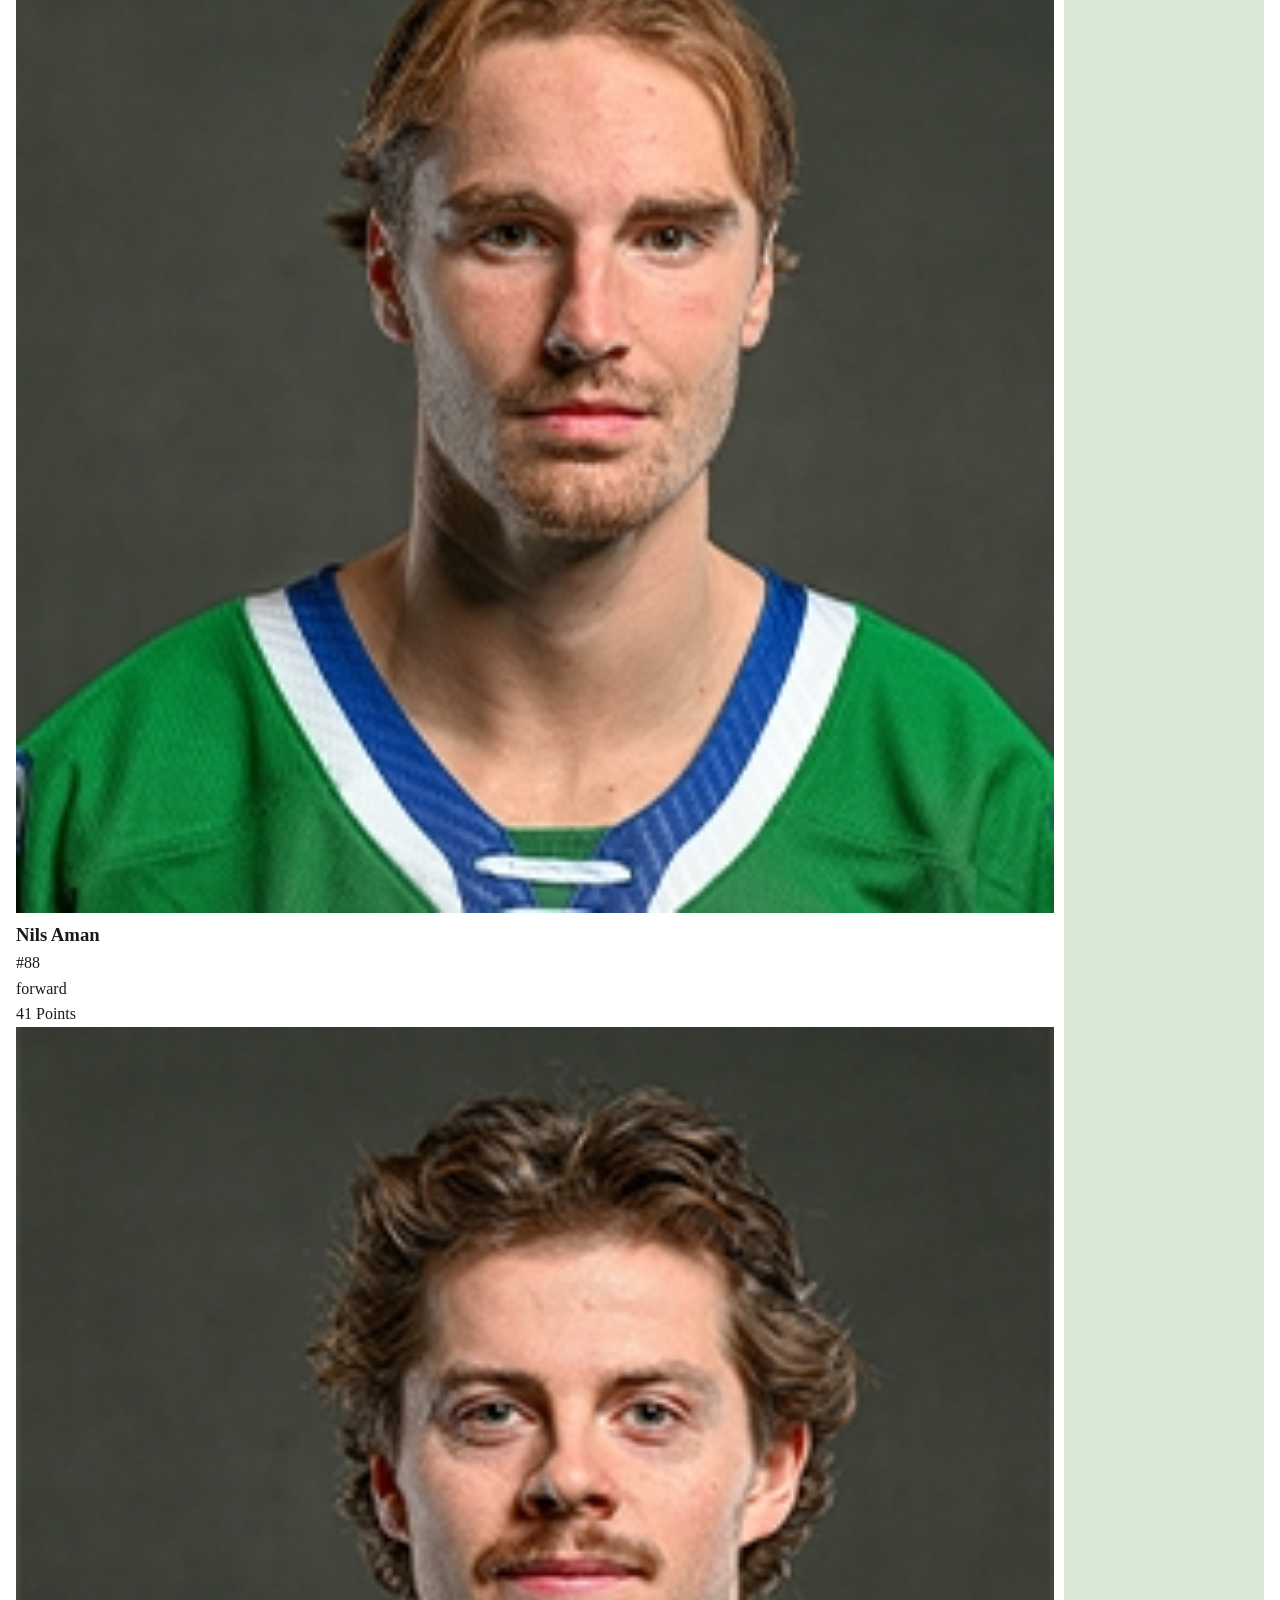
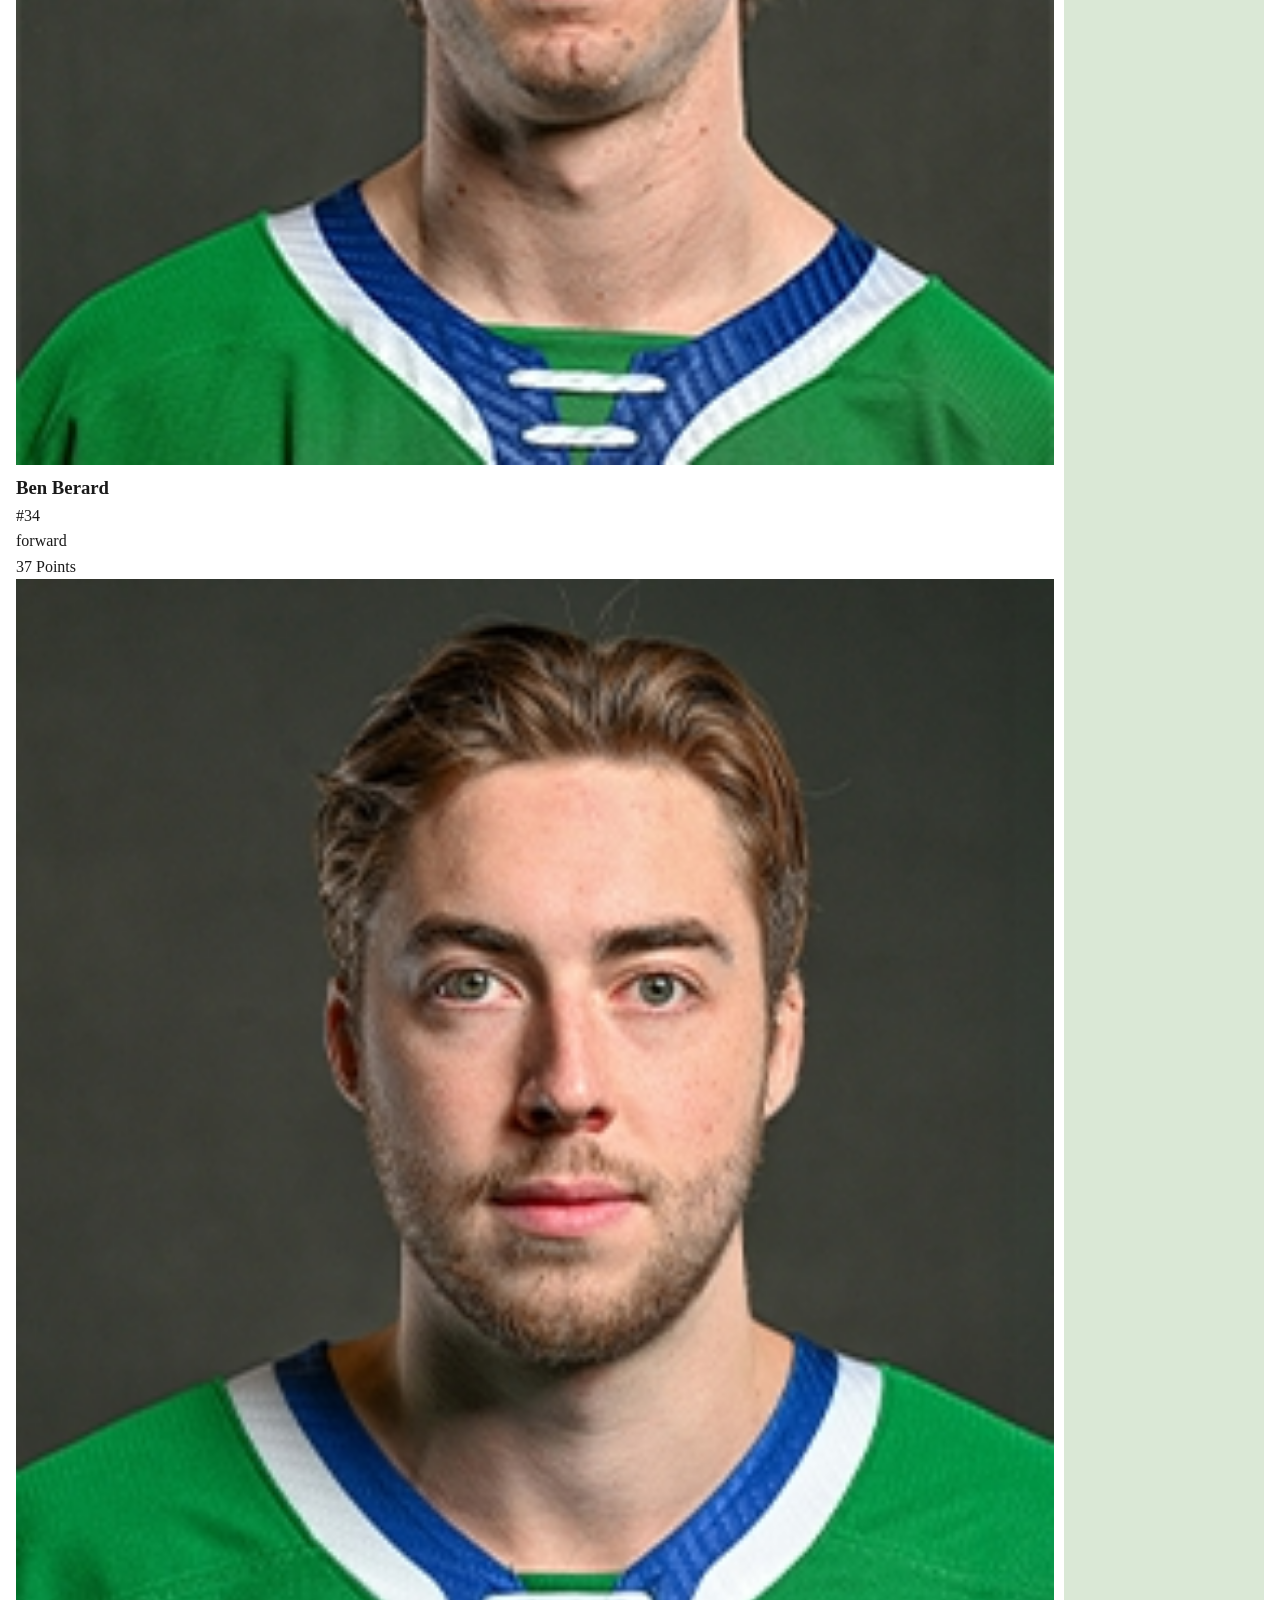
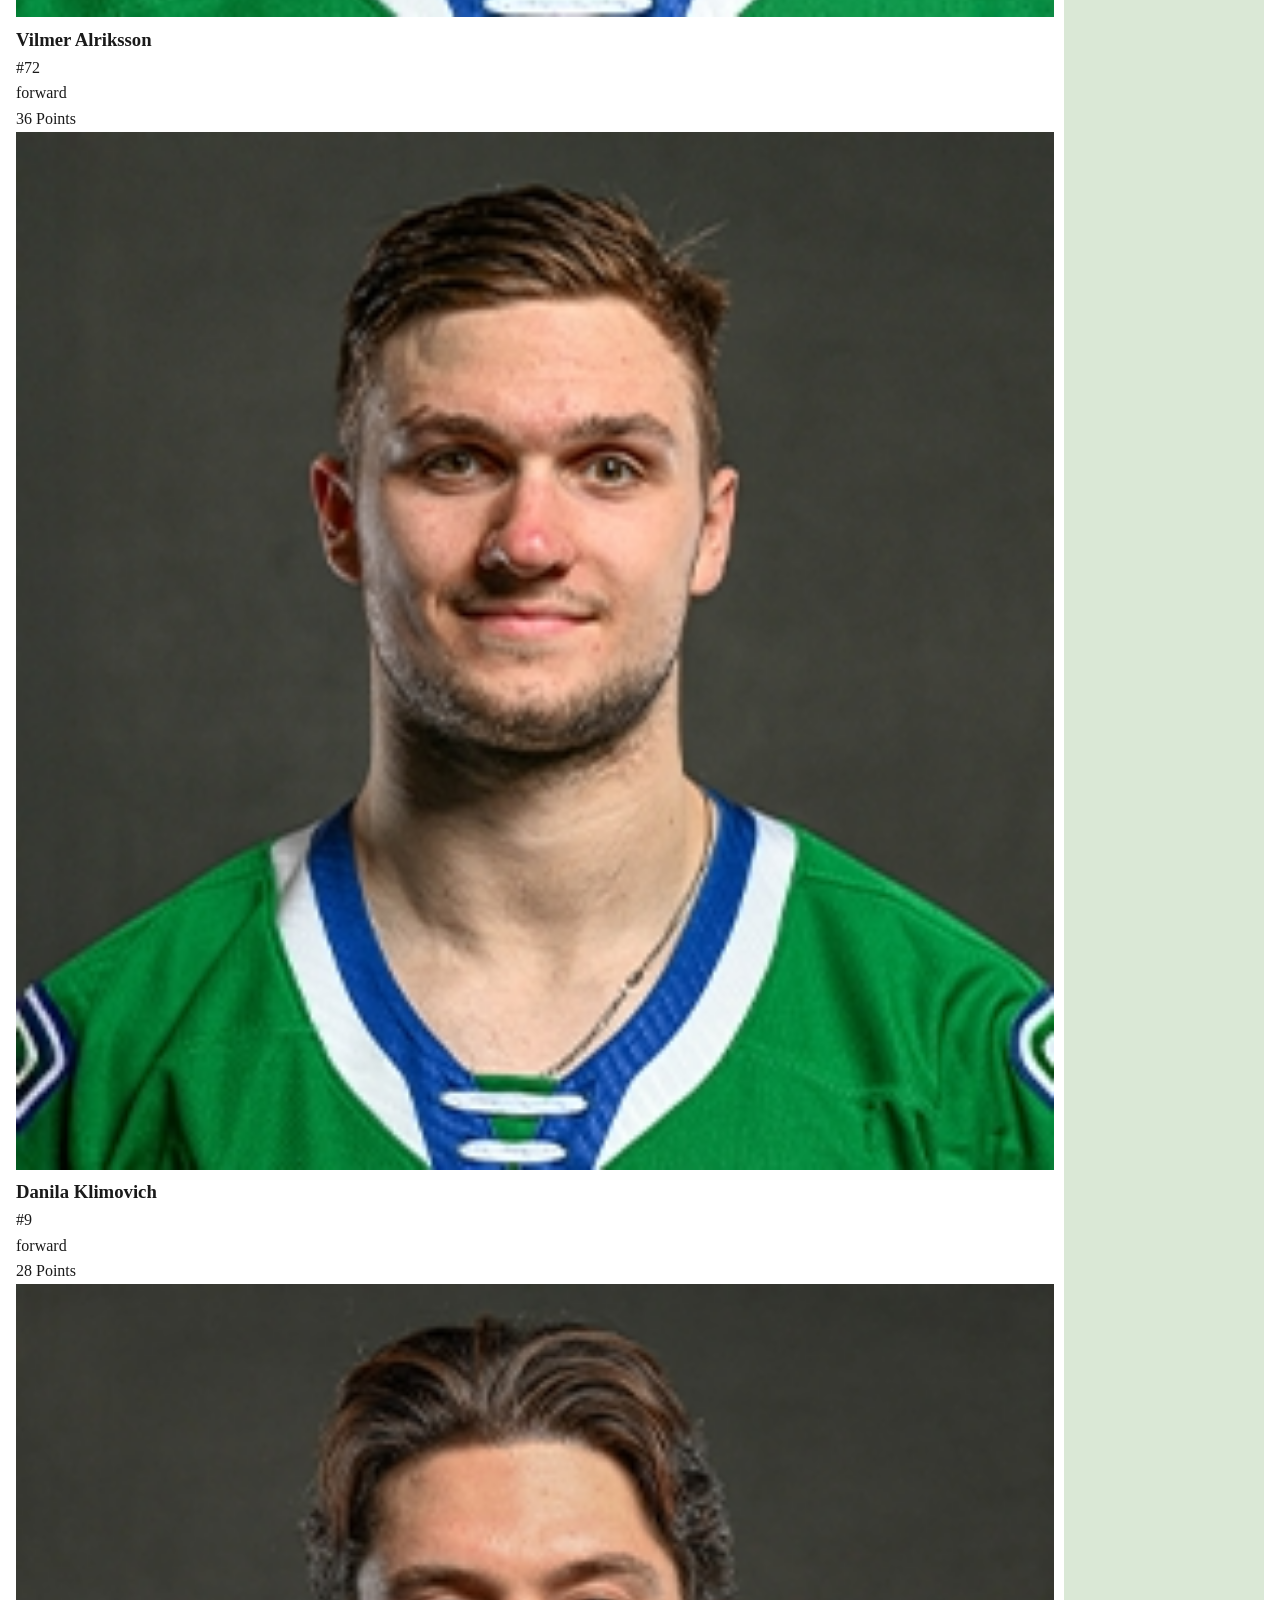
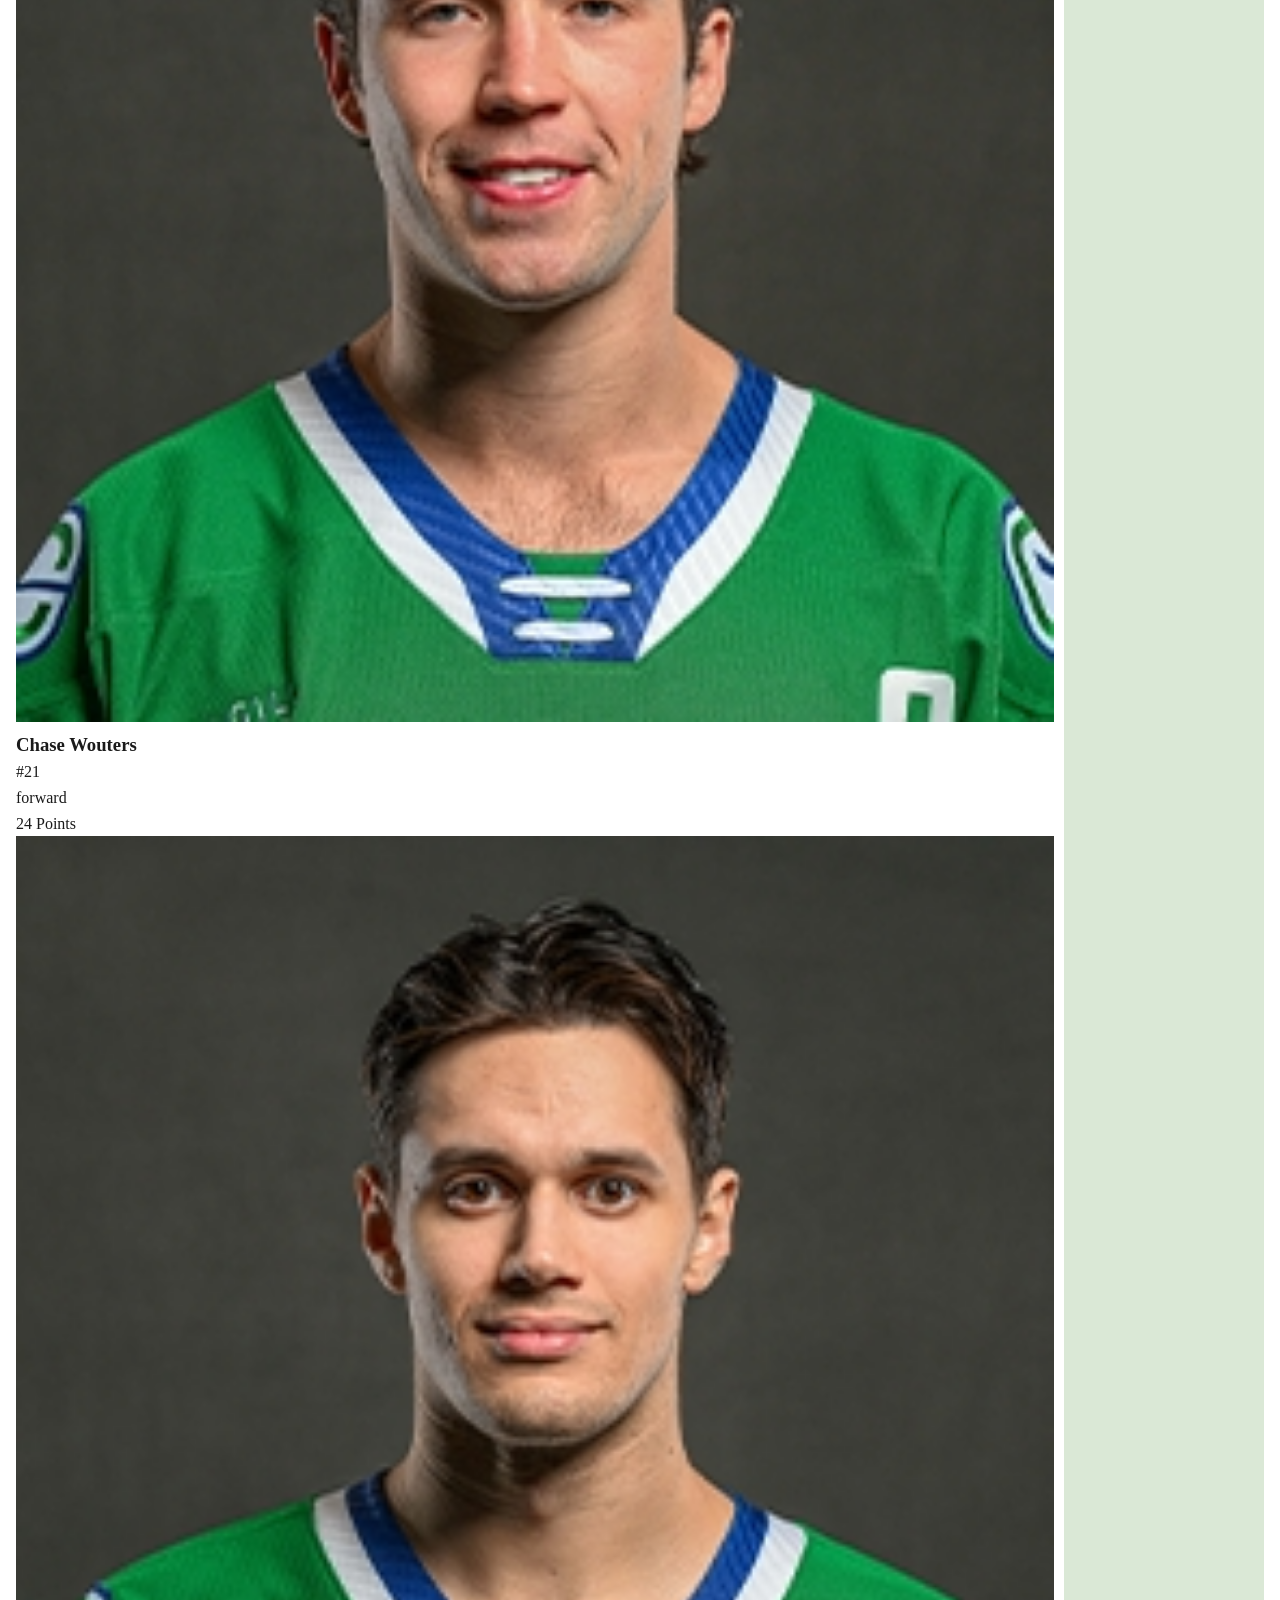
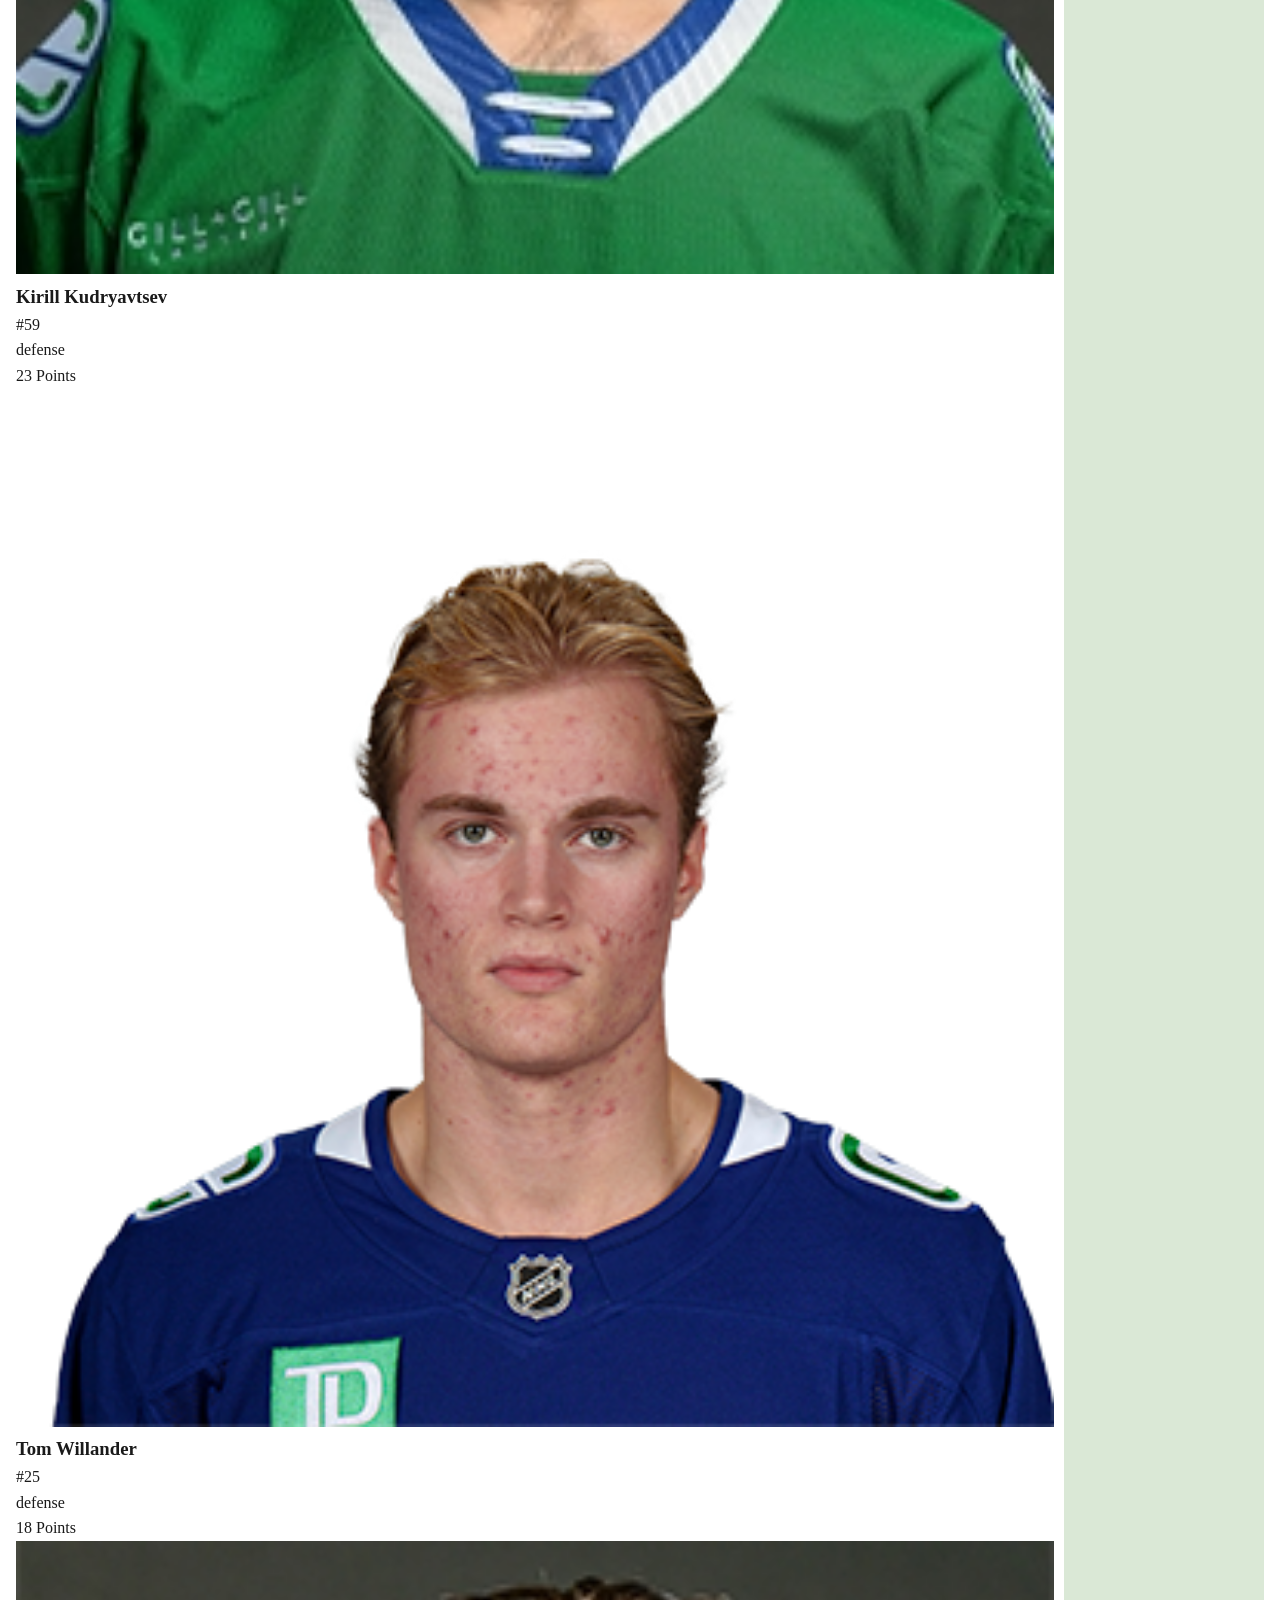
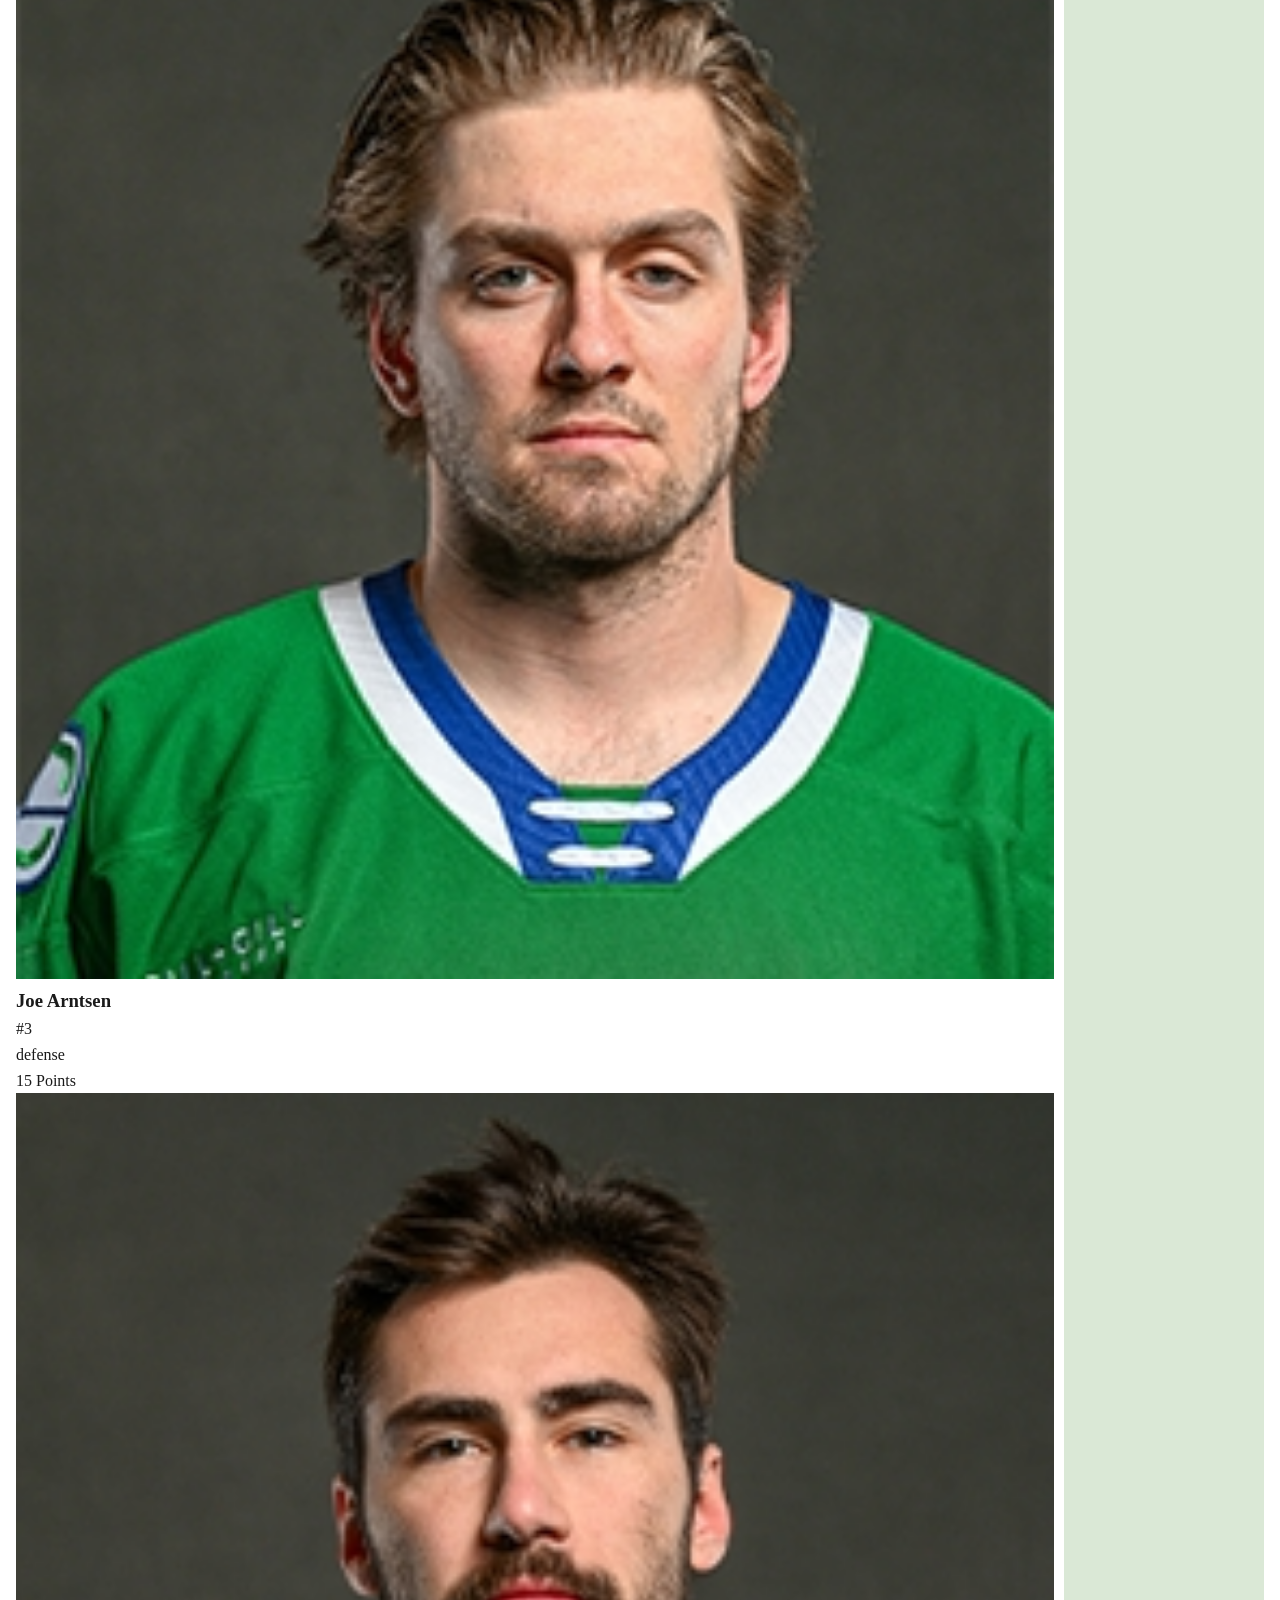
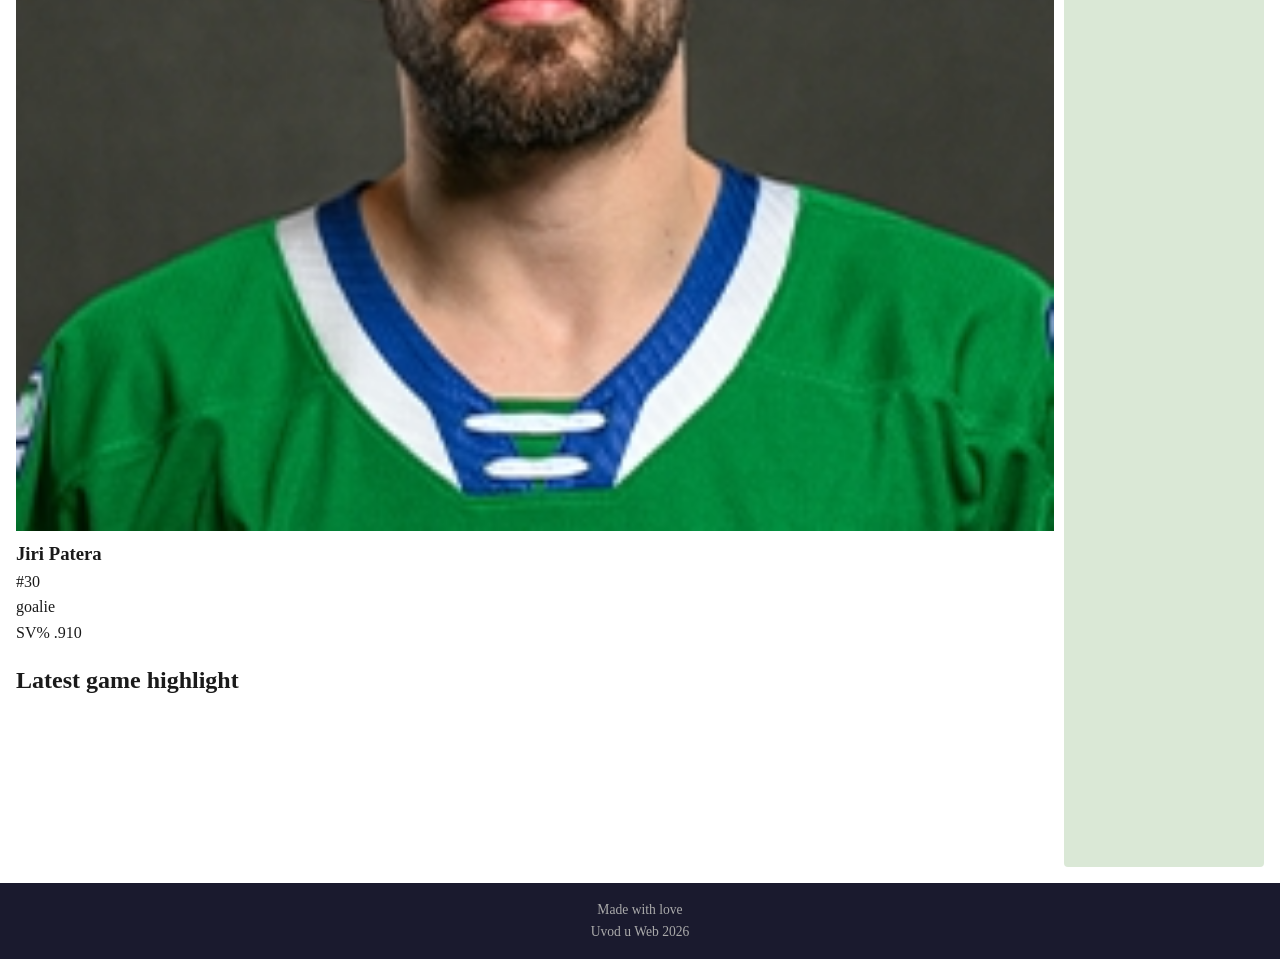
==== commit 9cdbfc75: "Added search feature" ====
--- a/pages/abbotsford.html
+++ b/pages/abbotsford.html
@@ -95,6 +95,15 @@
         <section class="roster-section" aria-labelledby="abbotsford-roster-title">
             <h2 id="abbotsford-roster-title">Full Roster</h2>
 
+            <div class="roster-search">
+                <label for="roster-search-input">Search roster</label>
+                <input
+                    type="search"
+                    id="roster-search-input"
+                    placeholder="Search by player name"
+                    autocomplete="off">
+            </div>
+
             <div class="roster-controls" aria-label="Roster filters">
                 <button type="button" class="roster-filter active" data-filter="all"> All </button>
 
@@ -102,7 +111,7 @@
 
                 <button type="button" class="roster-filter" data-filter="defense"> Defense </button>
 
-                <button type="button" class="roster-filter" data-filter="goalie"> Goalies</button>
+                <button type="button" class="roster-filter" data-filter="goalie"> Goalies </button>
             </div>
 
             <div id="roster-cards" data-team="abbotsford"></div>
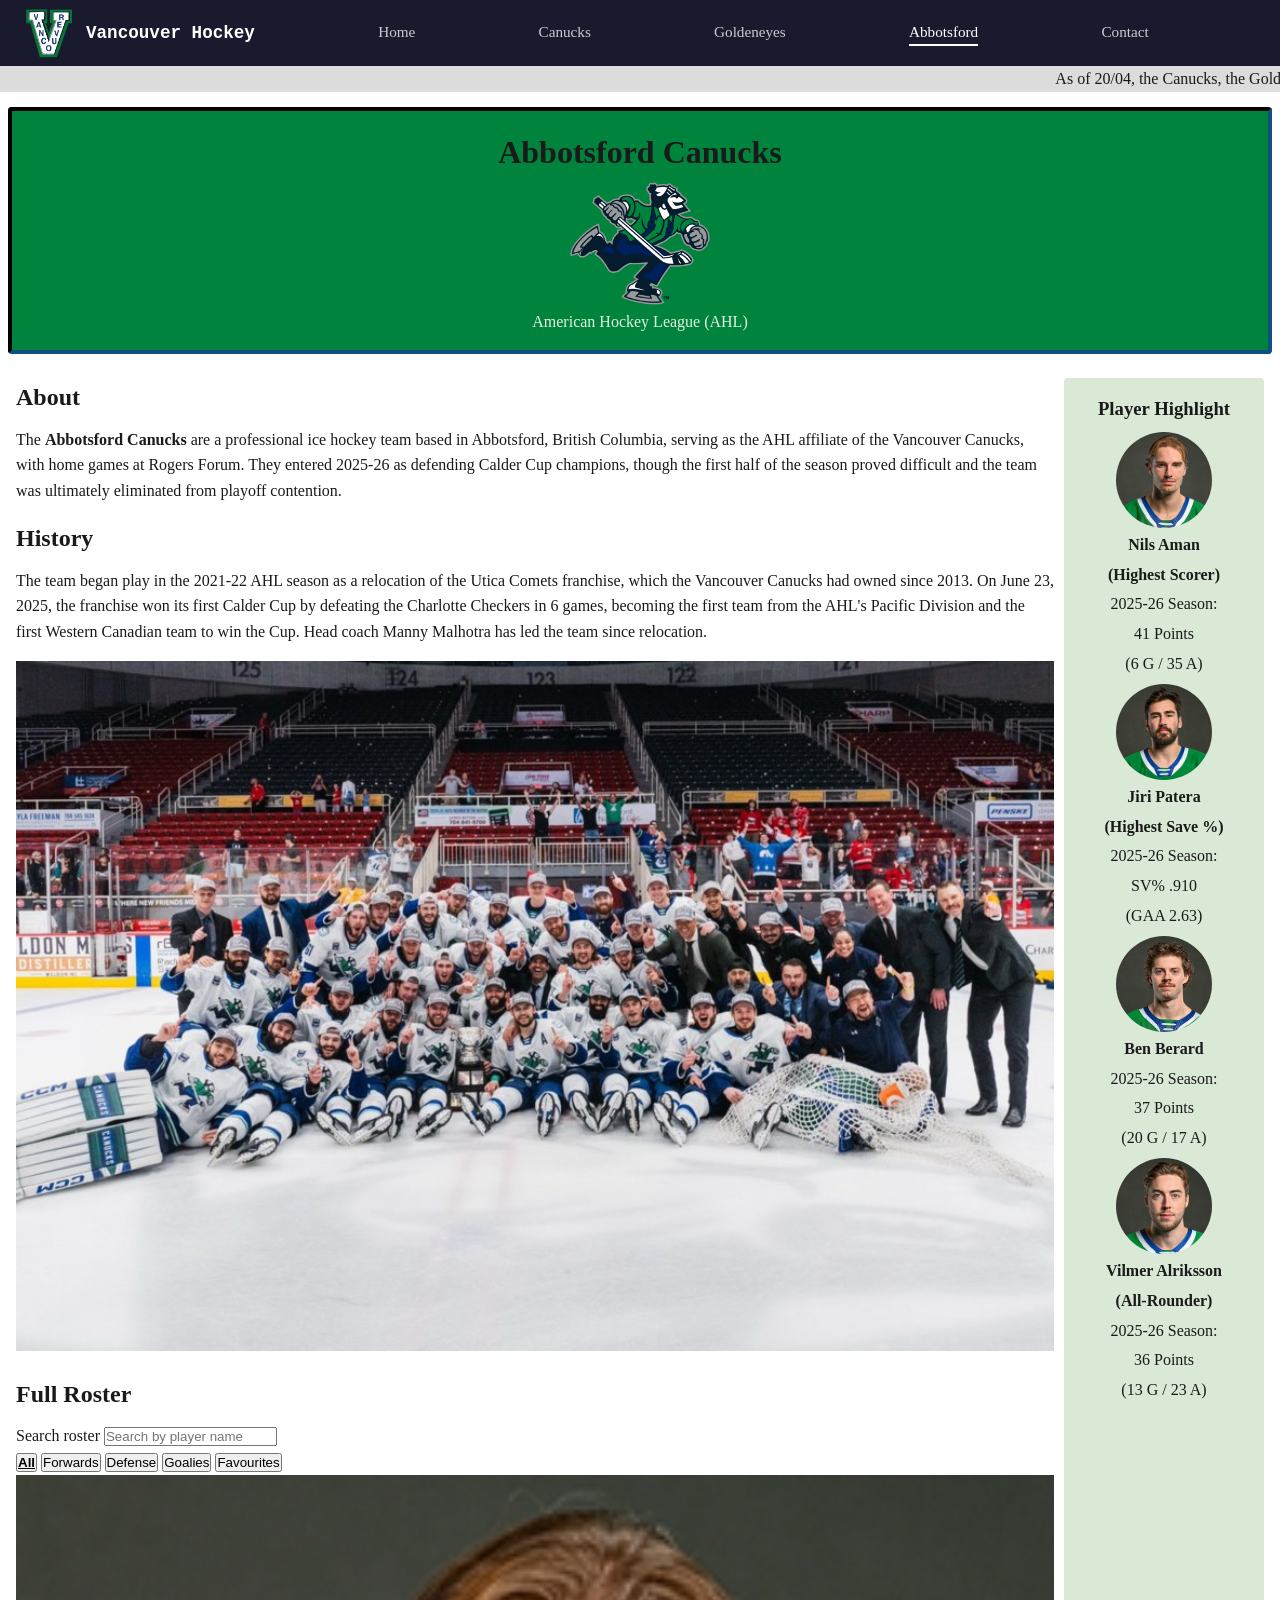
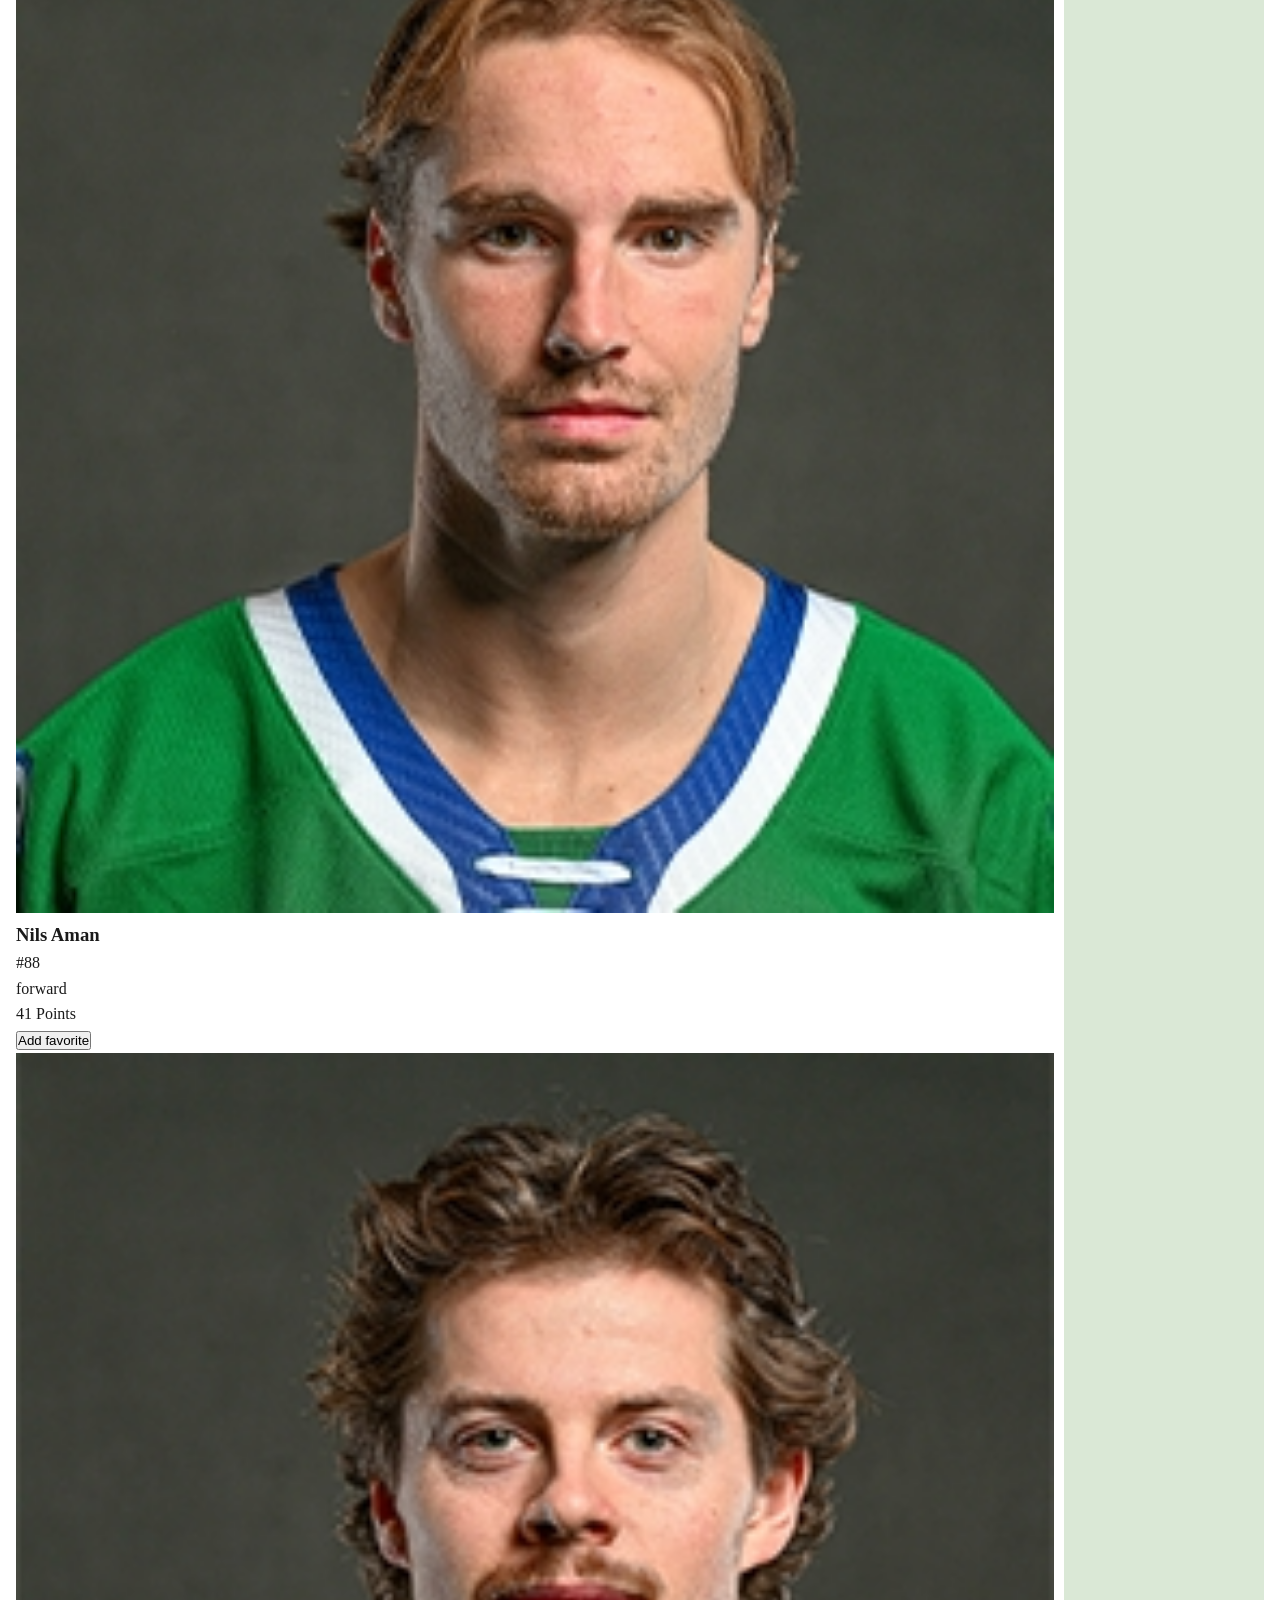
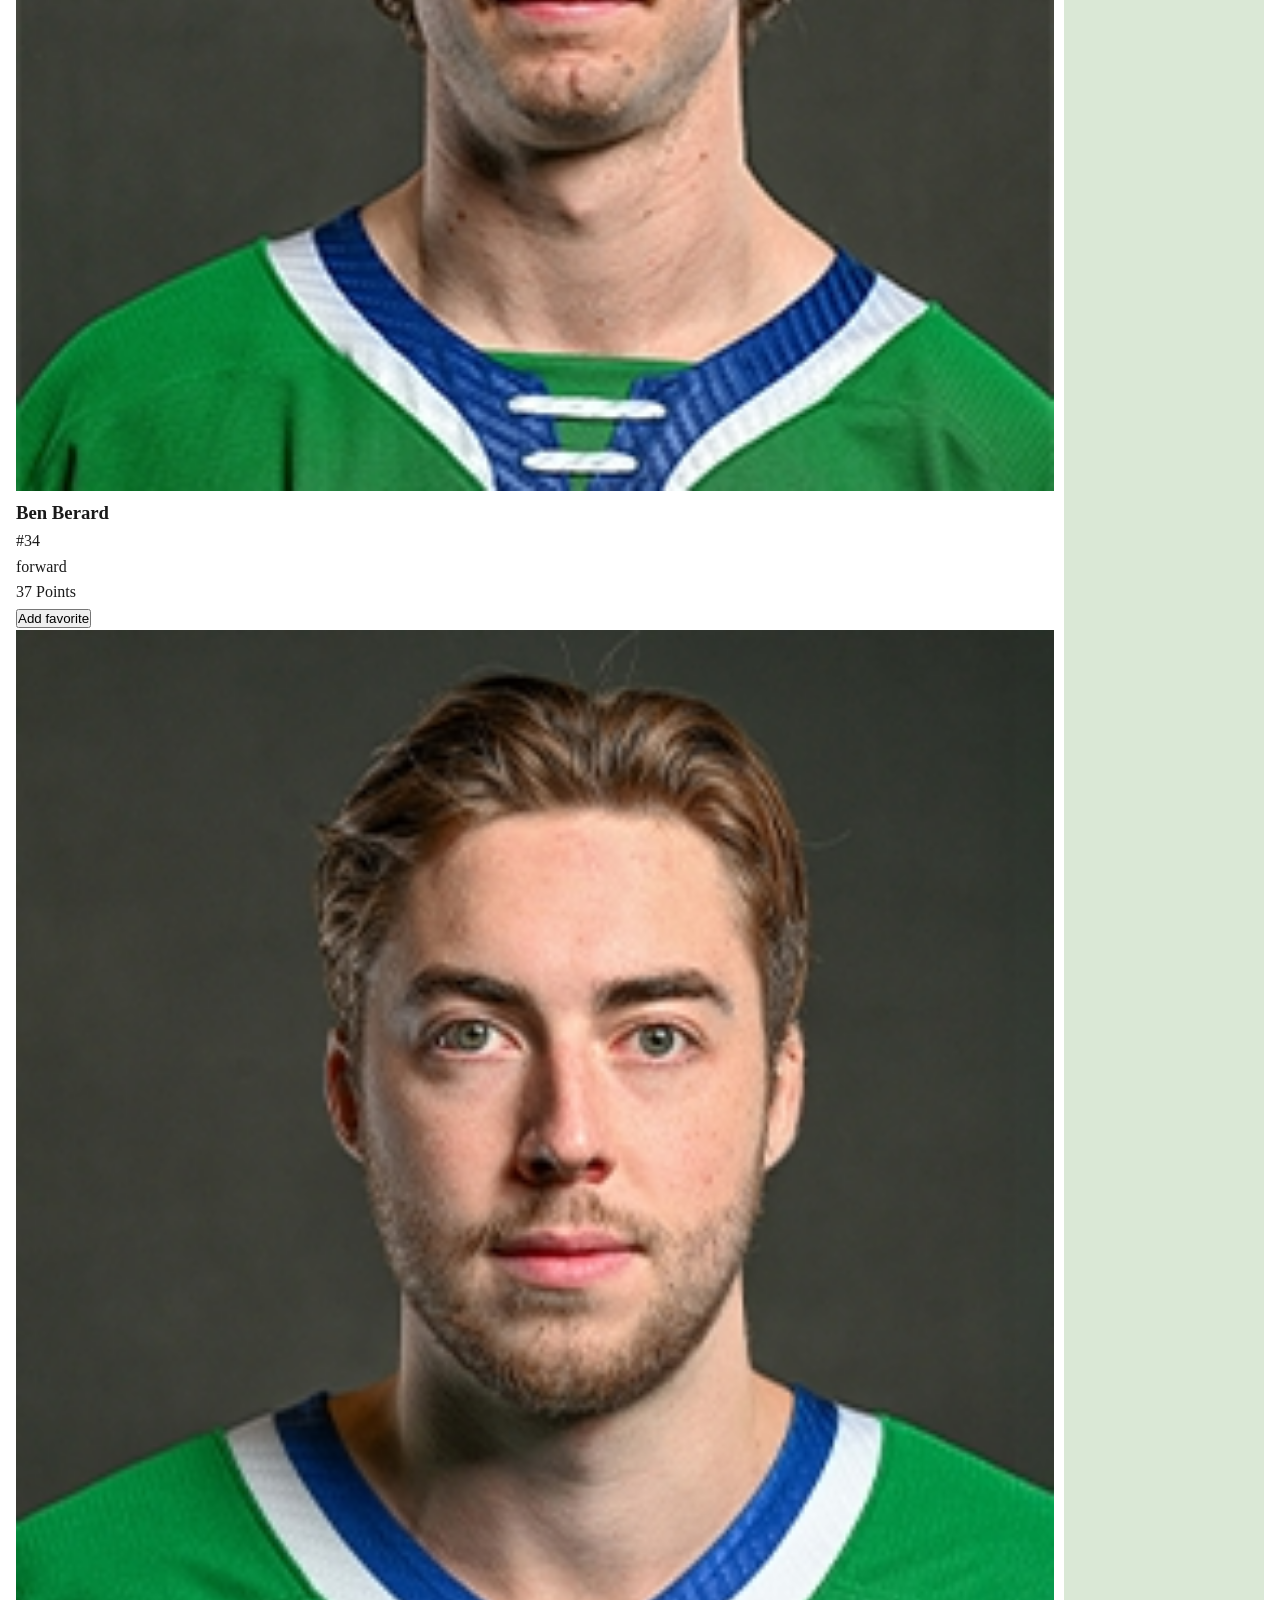
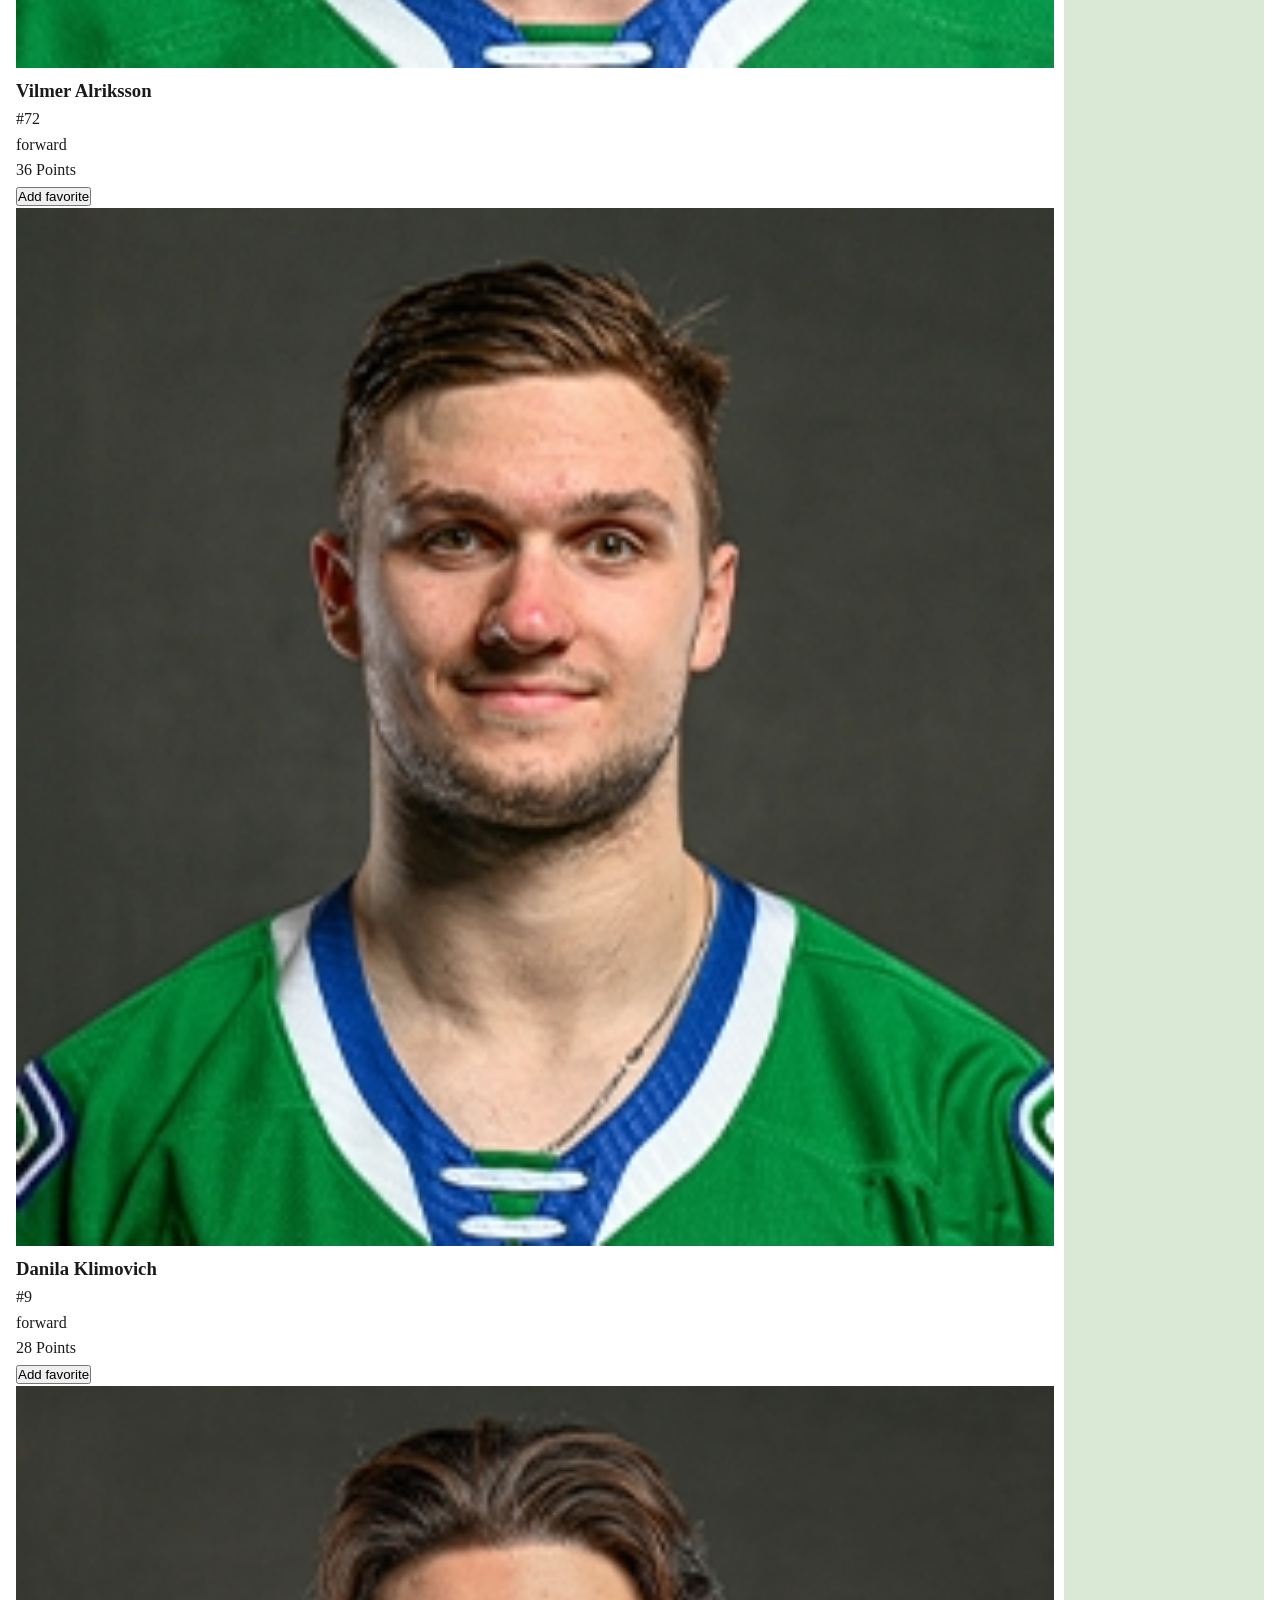
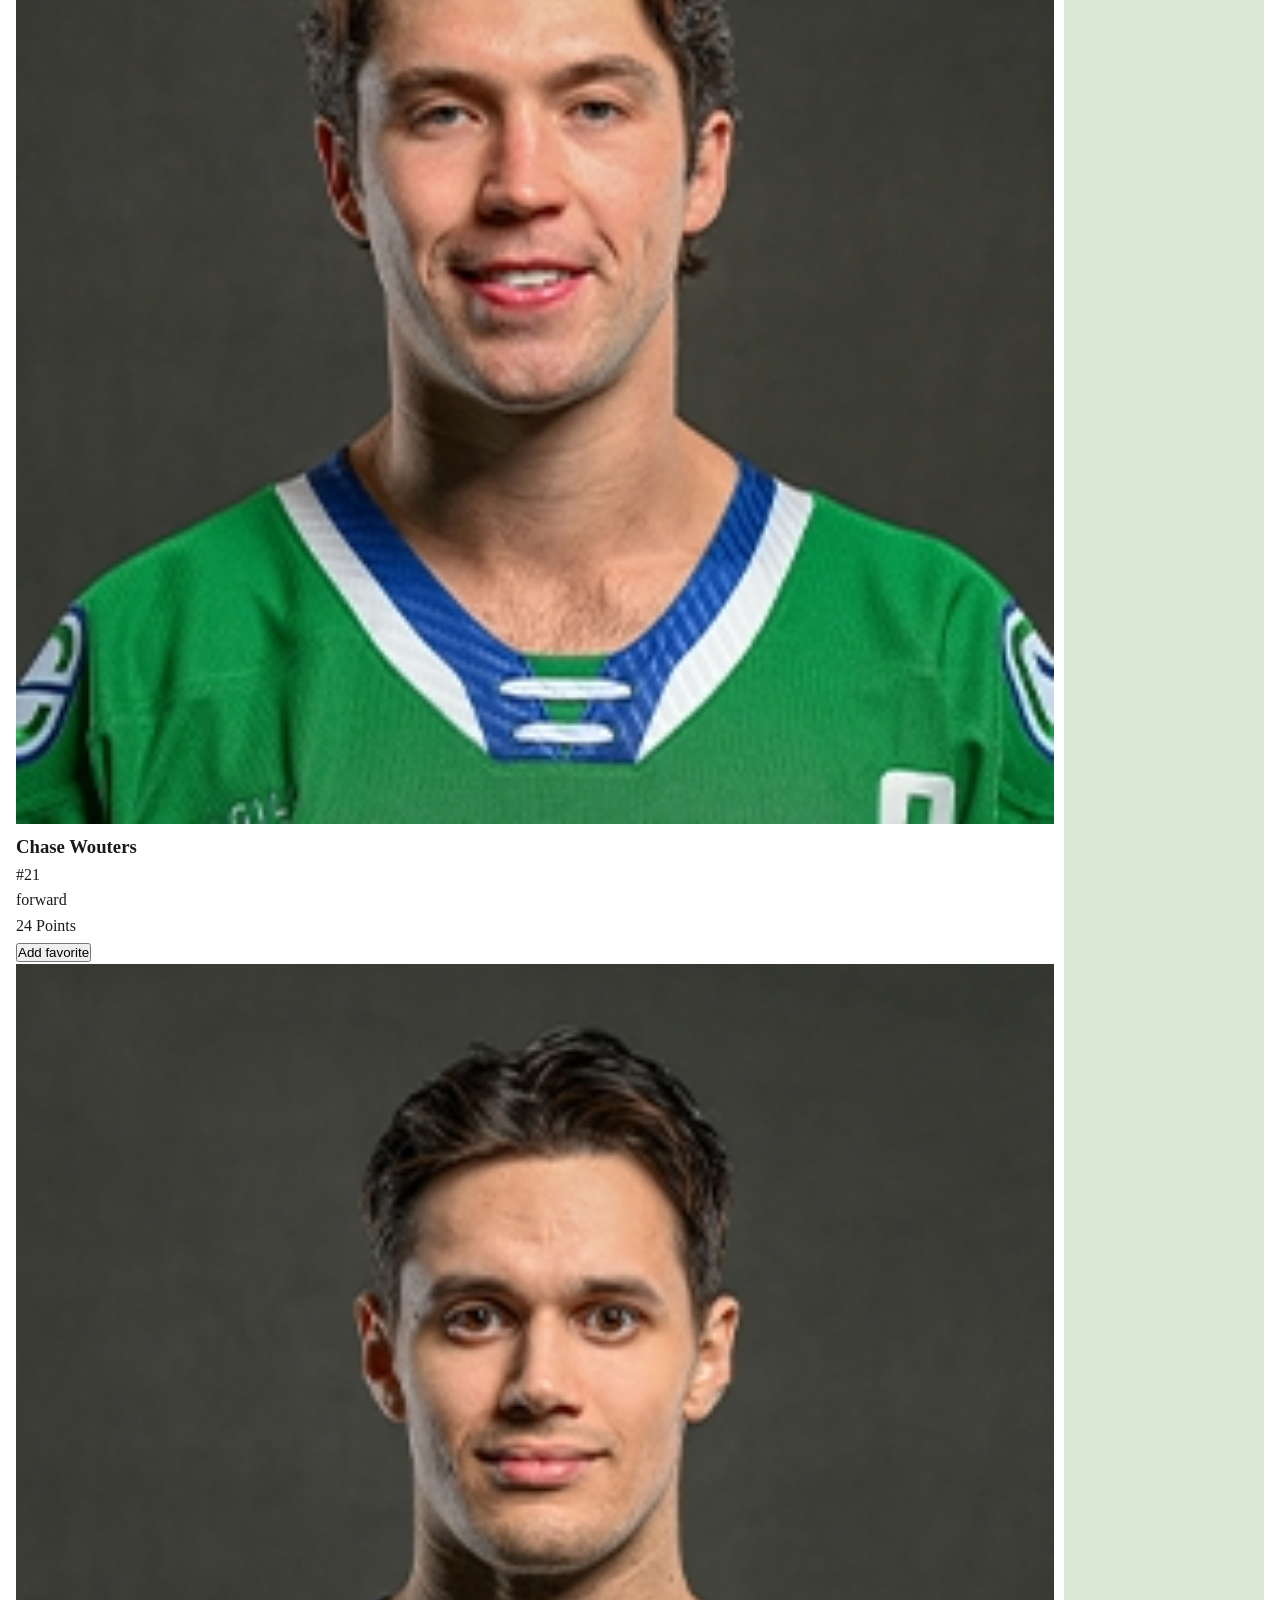
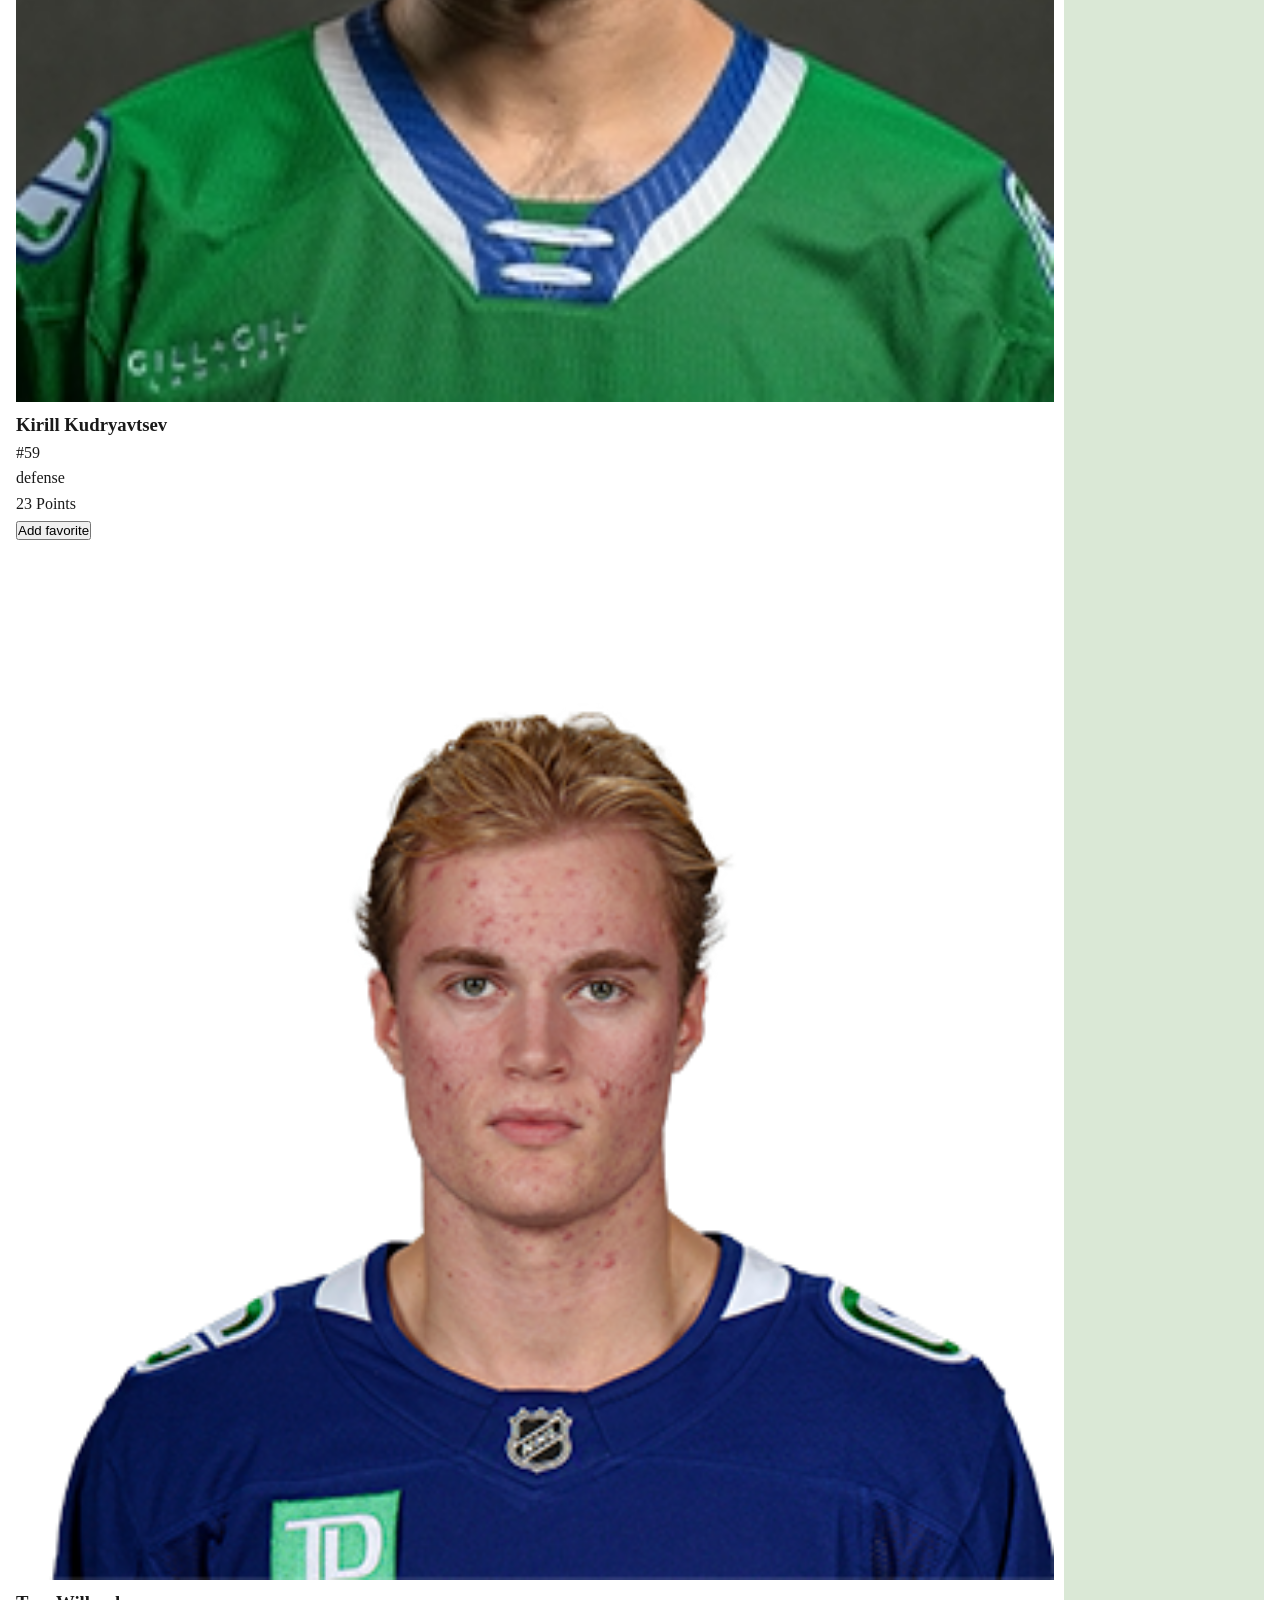
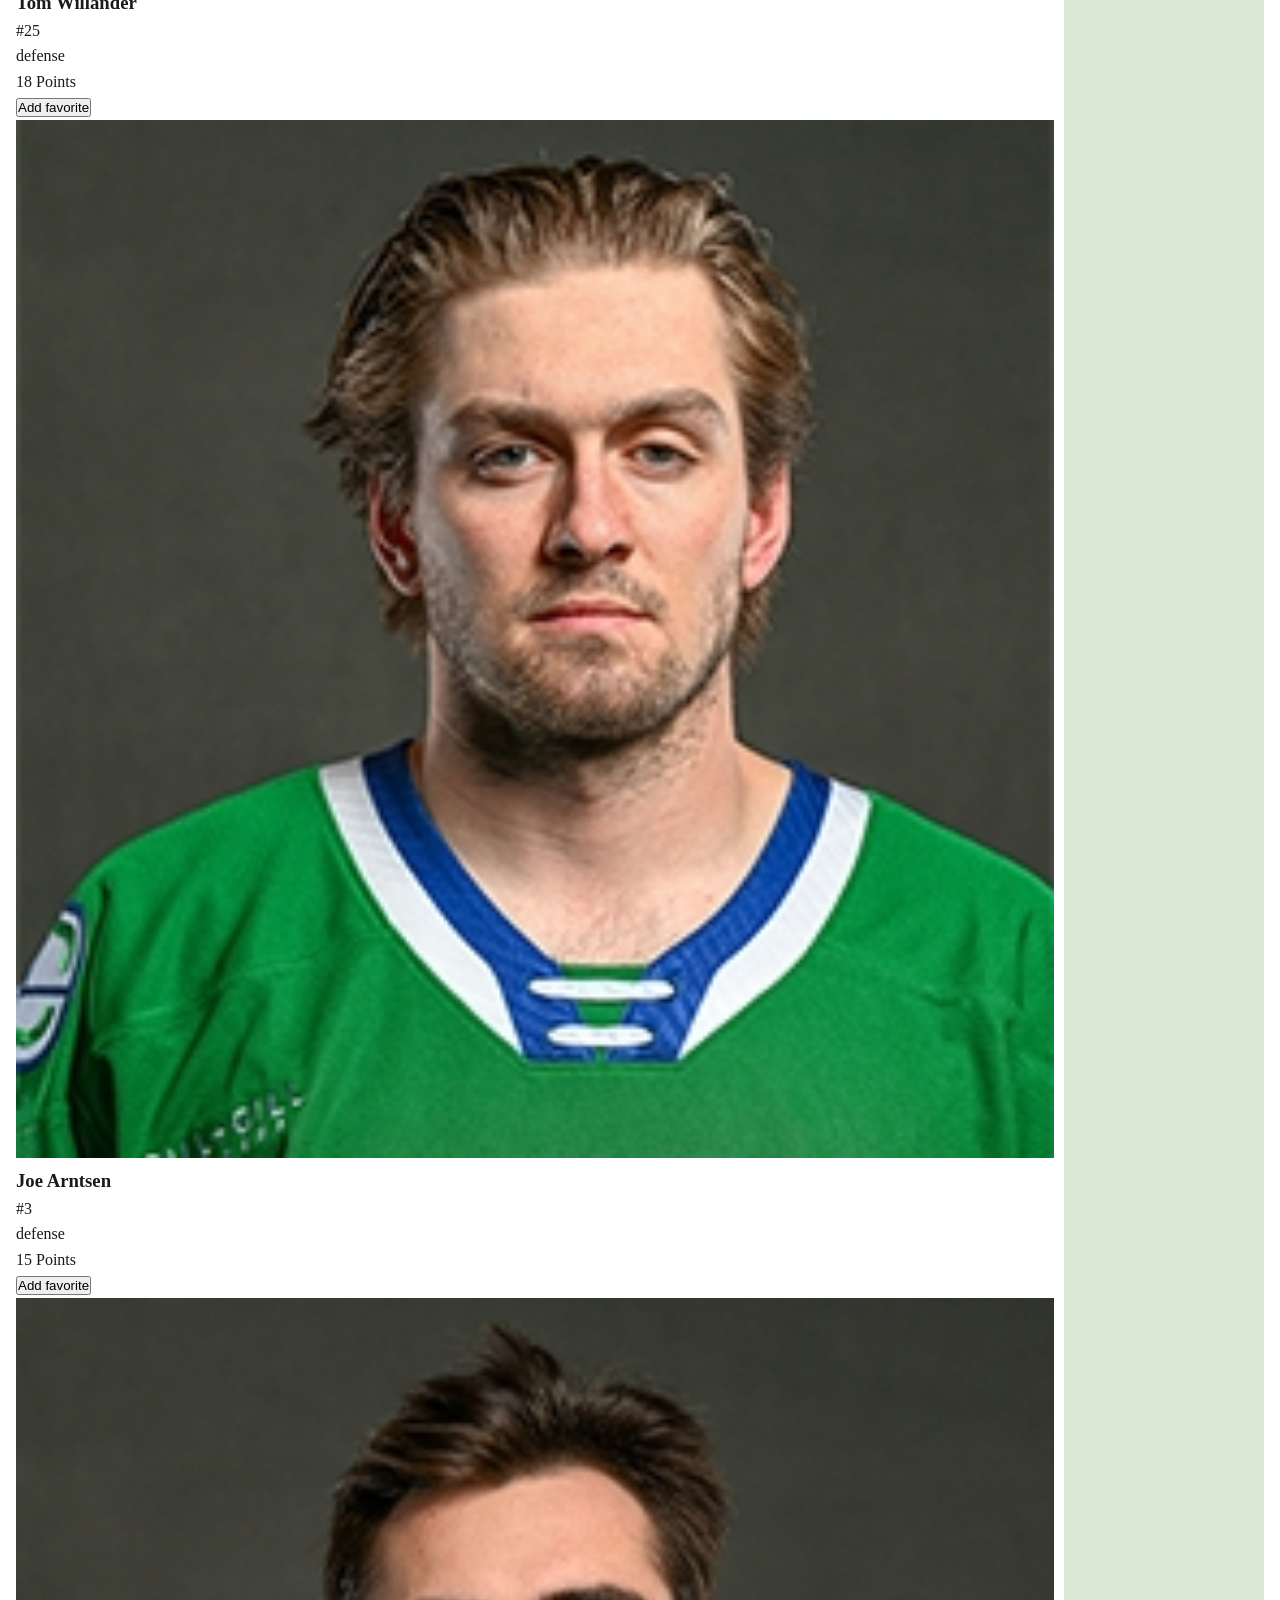
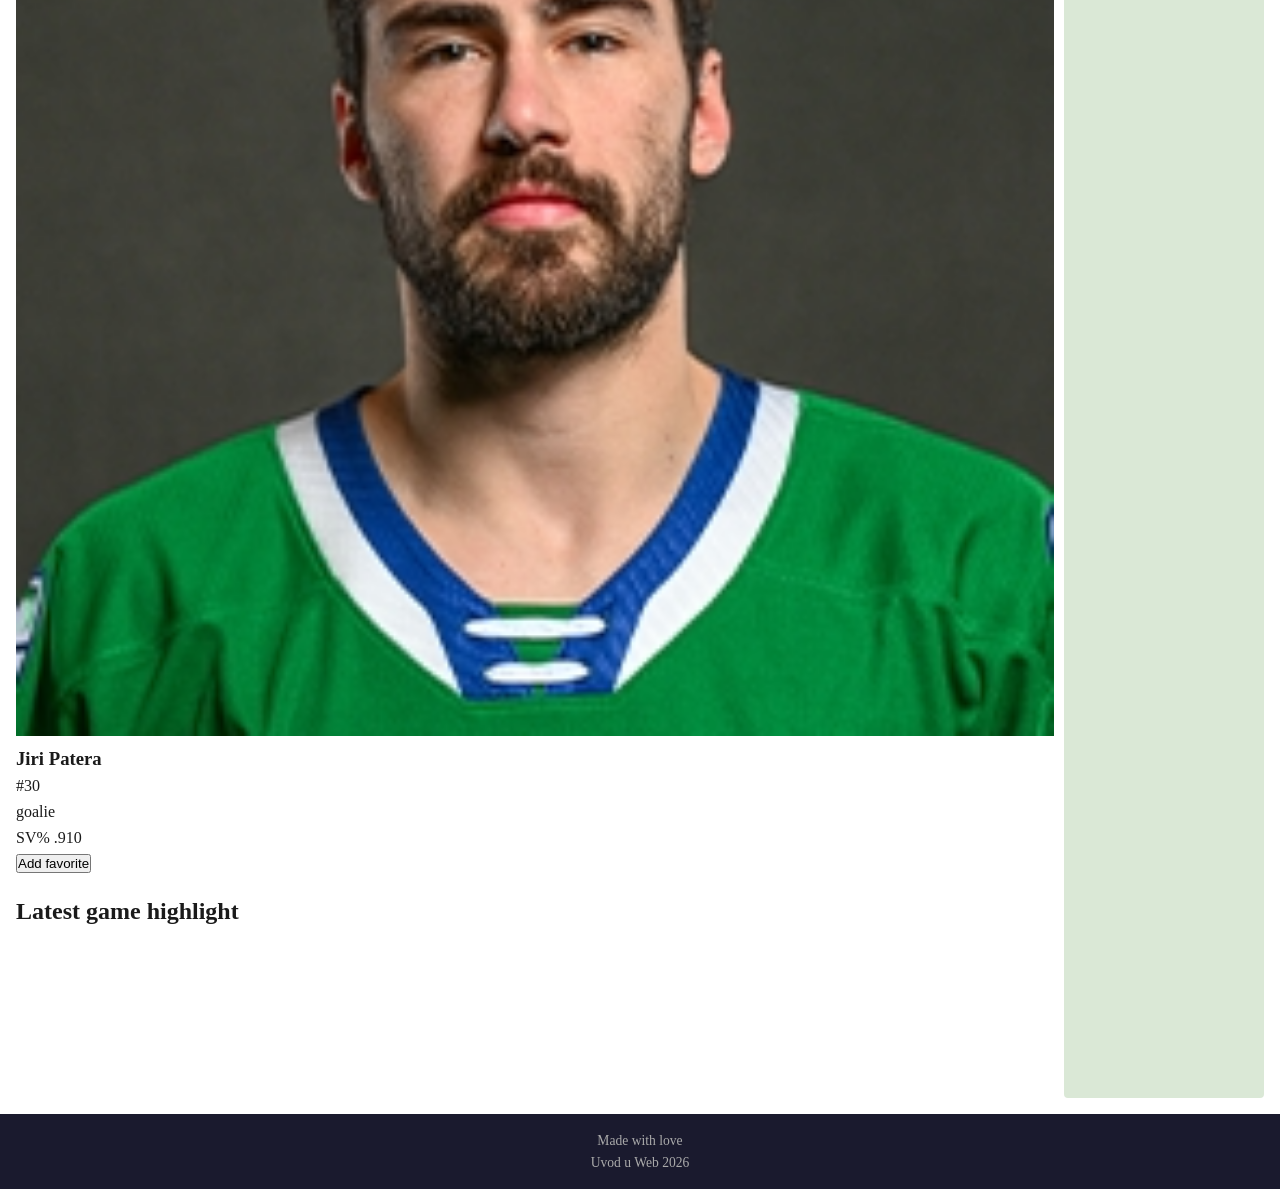
==== commit 5af1d478: "Added favorites button for filtering." ====
--- a/pages/abbotsford.html
+++ b/pages/abbotsford.html
@@ -112,6 +112,8 @@
                 <button type="button" class="roster-filter" data-filter="defense"> Defense </button>
 
                 <button type="button" class="roster-filter" data-filter="goalie"> Goalies </button>
+
+                <button type="button" class="roster-filter" data-filter="favorite"> Favourites </button>
             </div>
 
             <div id="roster-cards" data-team="abbotsford"></div>
--- a/styles/my.css
+++ b/styles/my.css
@@ -241,6 +241,11 @@
     text-decoration: underline;
 }
 
+.favorite-button.active {
+    font-weight: bold;
+    text-decoration: underline;
+}
+
 
 /* ─── Aside ─────────────────────────────────────────────────
    Toned down from bright 'brown' to a neutral sidebar color. */
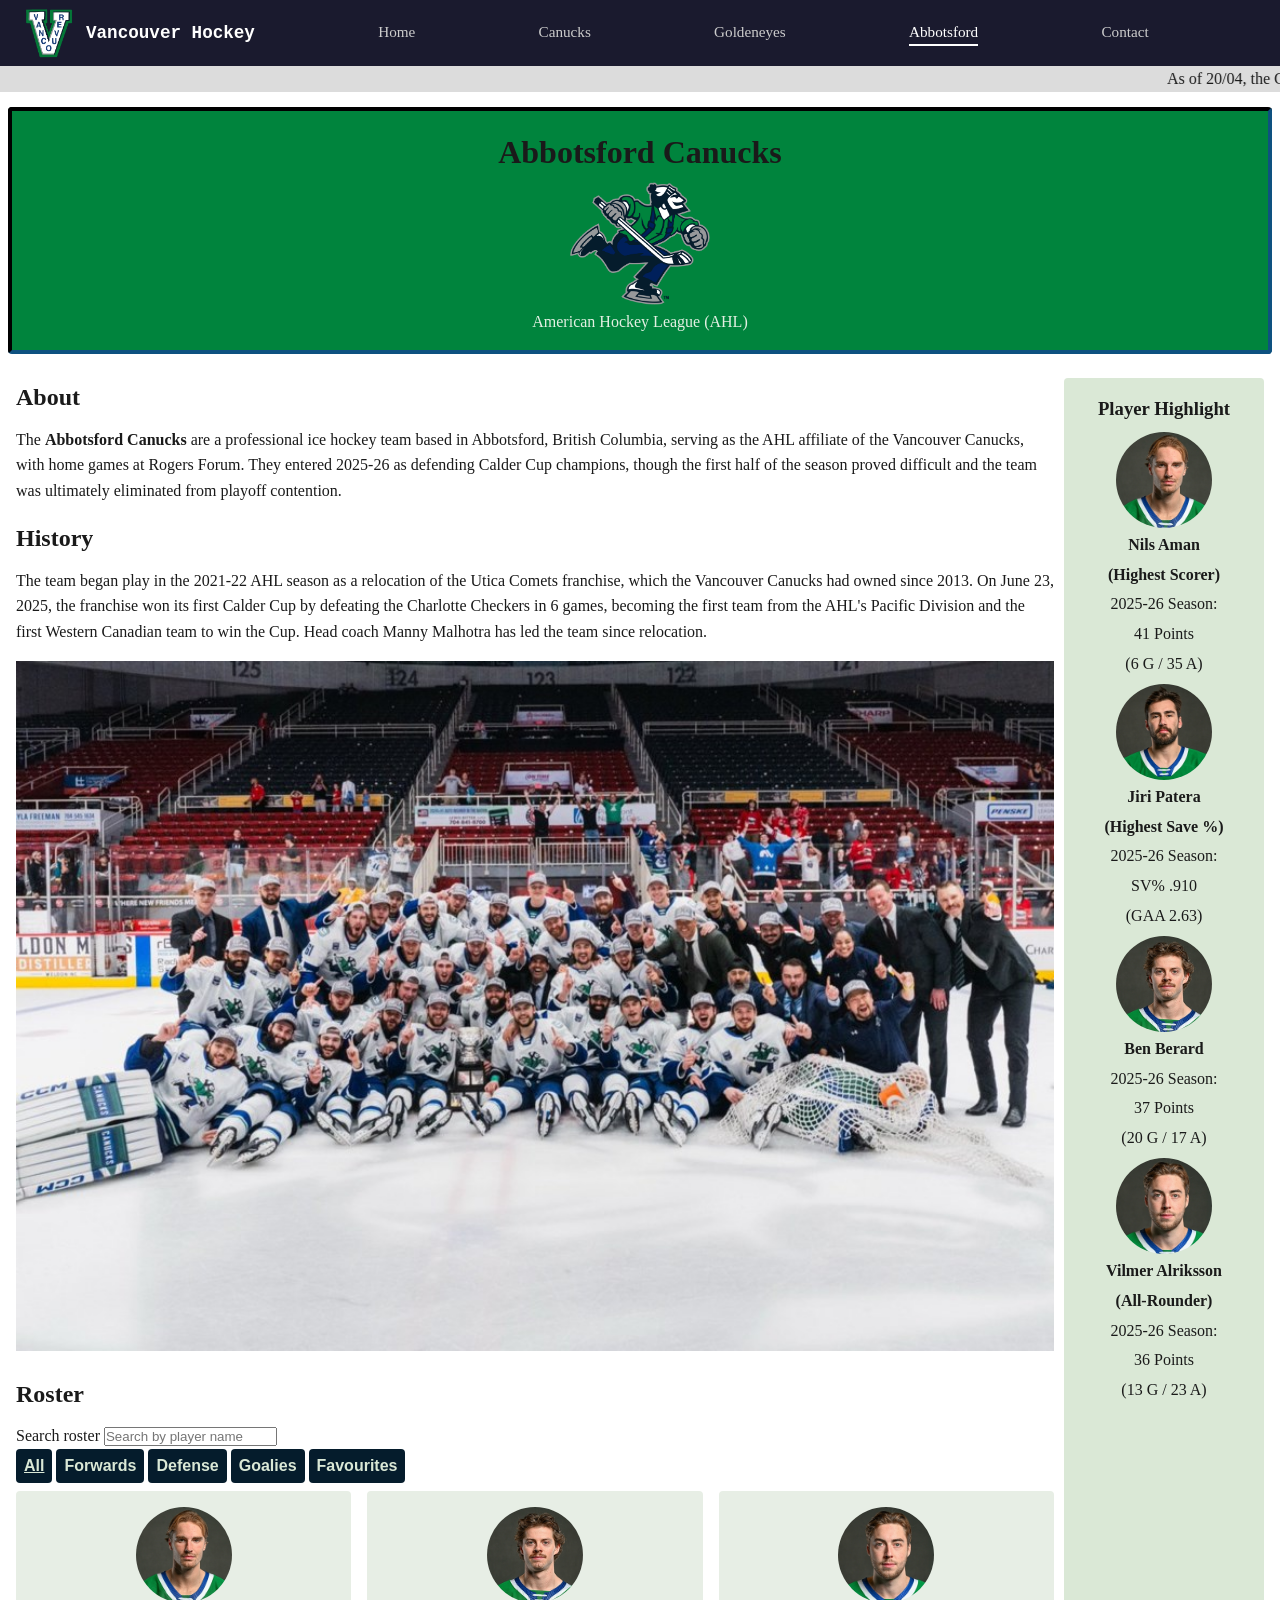
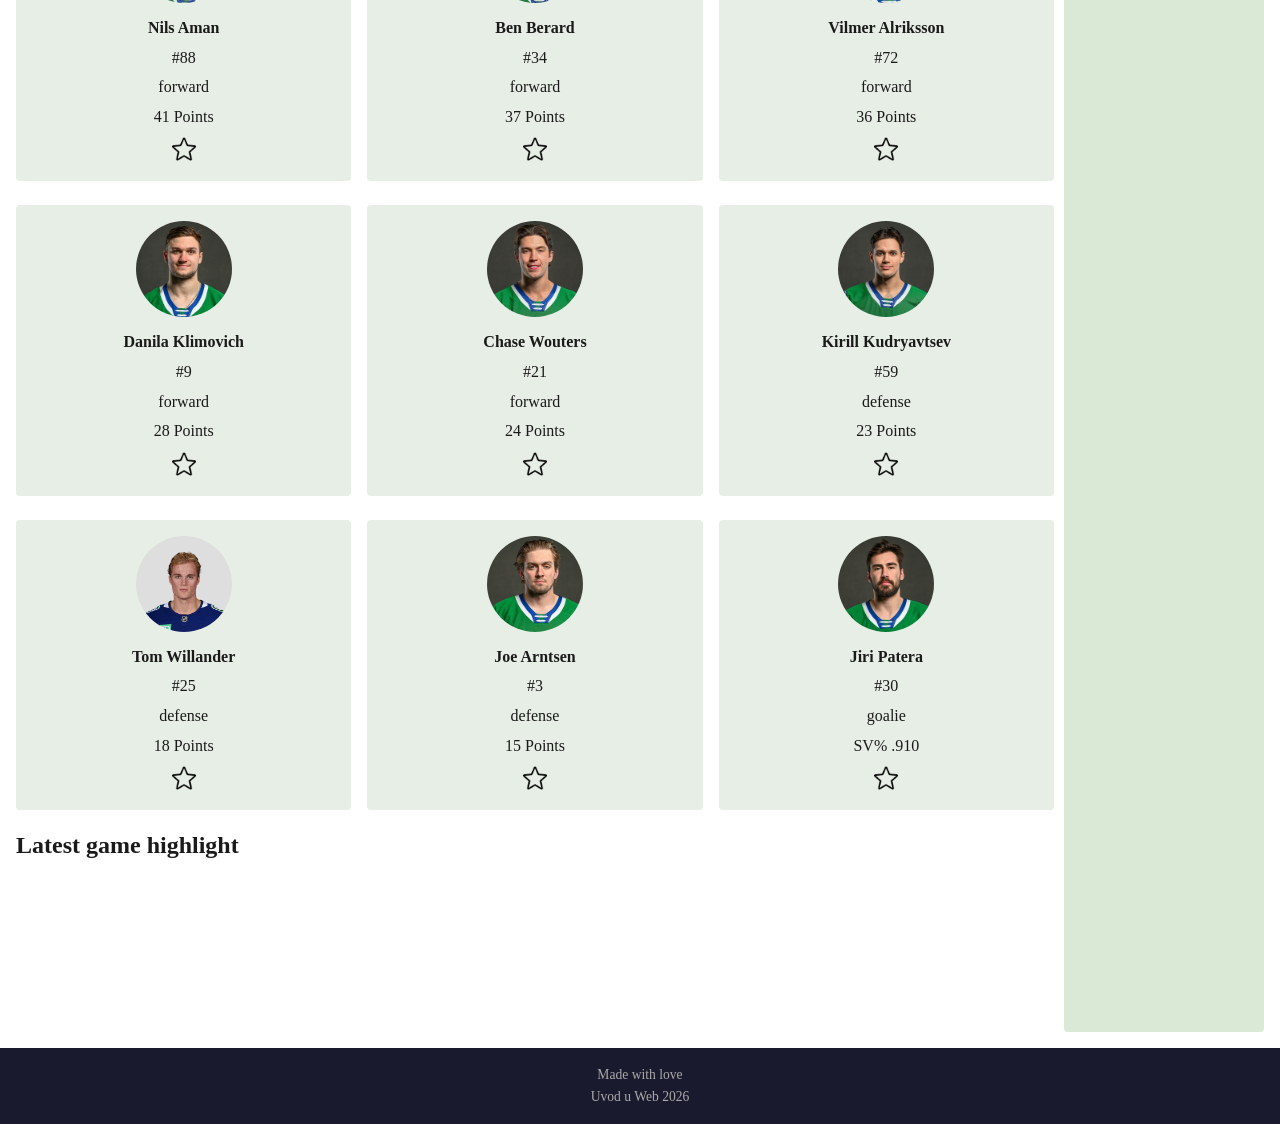
==== commit 09812a22: "Minor changes and added a workable star icon for picking favorite players" ====
--- a/pages/abbotsford.html
+++ b/pages/abbotsford.html
@@ -93,7 +93,7 @@
         </section>
 
         <section class="roster-section" aria-labelledby="abbotsford-roster-title">
-            <h2 id="abbotsford-roster-title">Full Roster</h2>
+            <h2 id="abbotsford-roster-title">Roster</h2>
 
             <div class="roster-search">
                 <label for="roster-search-input">Search roster</label>
--- a/styles/my.css
+++ b/styles/my.css
@@ -236,14 +236,70 @@
 /* ─── JavaScript related stuff ─────────────────────────────────────
    Rosters, buttons, anything for the second part of the task goes here */
 
+
+.roster-controls button{
+    background-color: var(--color-team-border);
+    font-size: 1rem;
+    padding: 0.5rem;
+    color: var(--color-header-bg);
+    border-radius: var(--border-radius);
+    font-weight: bold;
+    color: var(--color-aside-bg);
+    border: none;
+}
+
+
 .roster-filter.active {
     font-weight: bold;
     text-decoration: underline;
 }
 
-.favorite-button.active {
-    font-weight: bold;
-    text-decoration: underline;
+#roster-cards {
+    display: grid;
+    grid-template-columns: 2fr;
+    gap: var(--spacing-md);
+}
+
+.roster-card {
+    display: flex;
+    flex-direction: column;
+    align-items: center;
+    gap: 0.25rem;
+    padding: var(--spacing-md);
+    margin-top: 0.5rem;
+    background-color: var(--color-roster-bg);
+    border-radius: var(--border-radius);
+    text-align: center;
+}
+
+.roster-card > img {
+    border-radius: 50%;
+    width: var(--profile-size);
+    height: var(--profile-size);
+    object-fit: cover;
+    background-color: var(--player-pfp-background);
+}
+
+.roster-card h3 {
+    font-size: 1rem;
+    margin-top: var(--spacing-sm);
+}
+
+.roster-card p {
+    margin: 0;
+}
+
+.favorite-button {
+    background: none;
+    border: none;
+    cursor: pointer;
+    padding: var(--spacing-xs);
+}
+
+.favorite-icon {
+    display: block;
+    width: 1.5rem;
+    height: 1.5rem;
 }
 
 
@@ -314,4 +370,8 @@
     .menu{
         display: none;
     }
-}
+
+    #roster-cards {
+        grid-template-columns: repeat(3, 1fr);
+    }
+}
--- a/styles/abbotsford.css
+++ b/styles/abbotsford.css
@@ -1,5 +1,6 @@
 :root {
     --color-aside-bg: rgb(218, 232, 214);
+    --color-roster-bg: rgb(231, 238, 229);
     --color-team-bg: #00843d;
     --color-team-border: #051c2c;
     --color-team-text: #e3f0e3;
